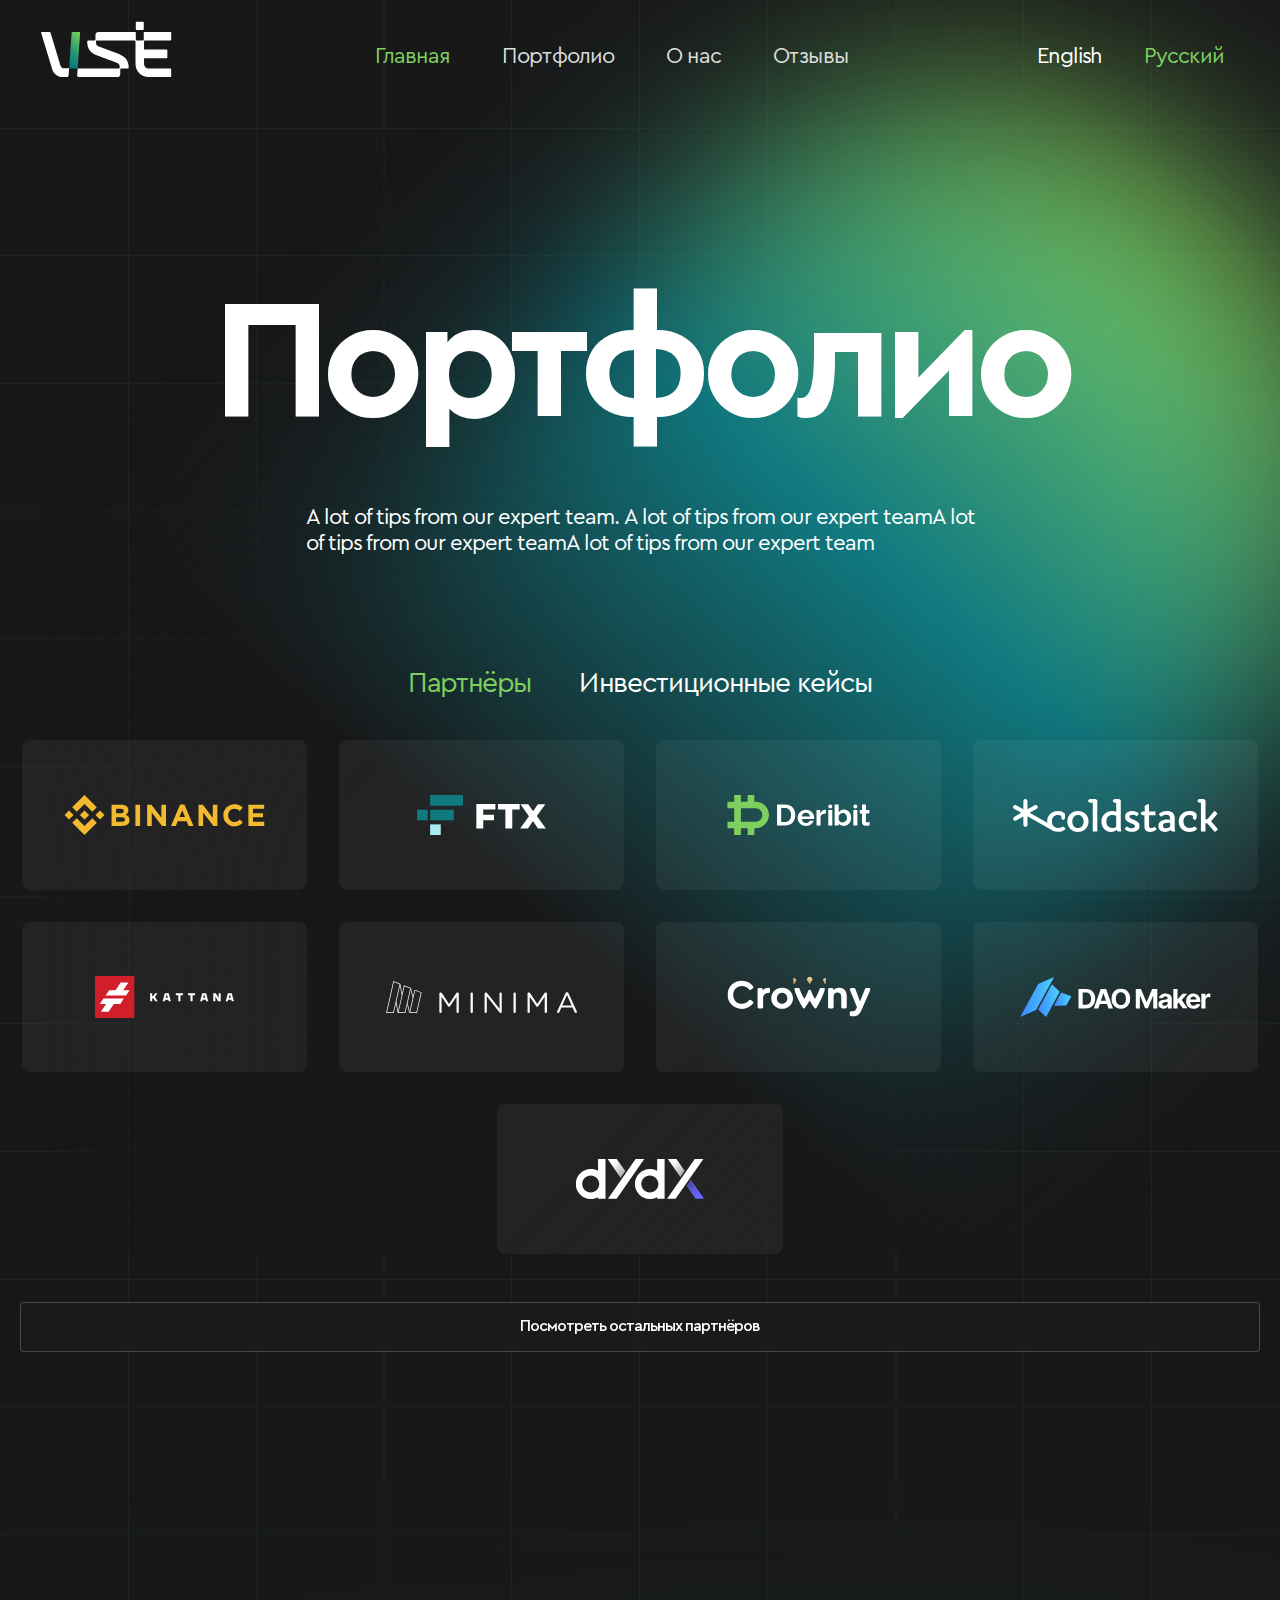
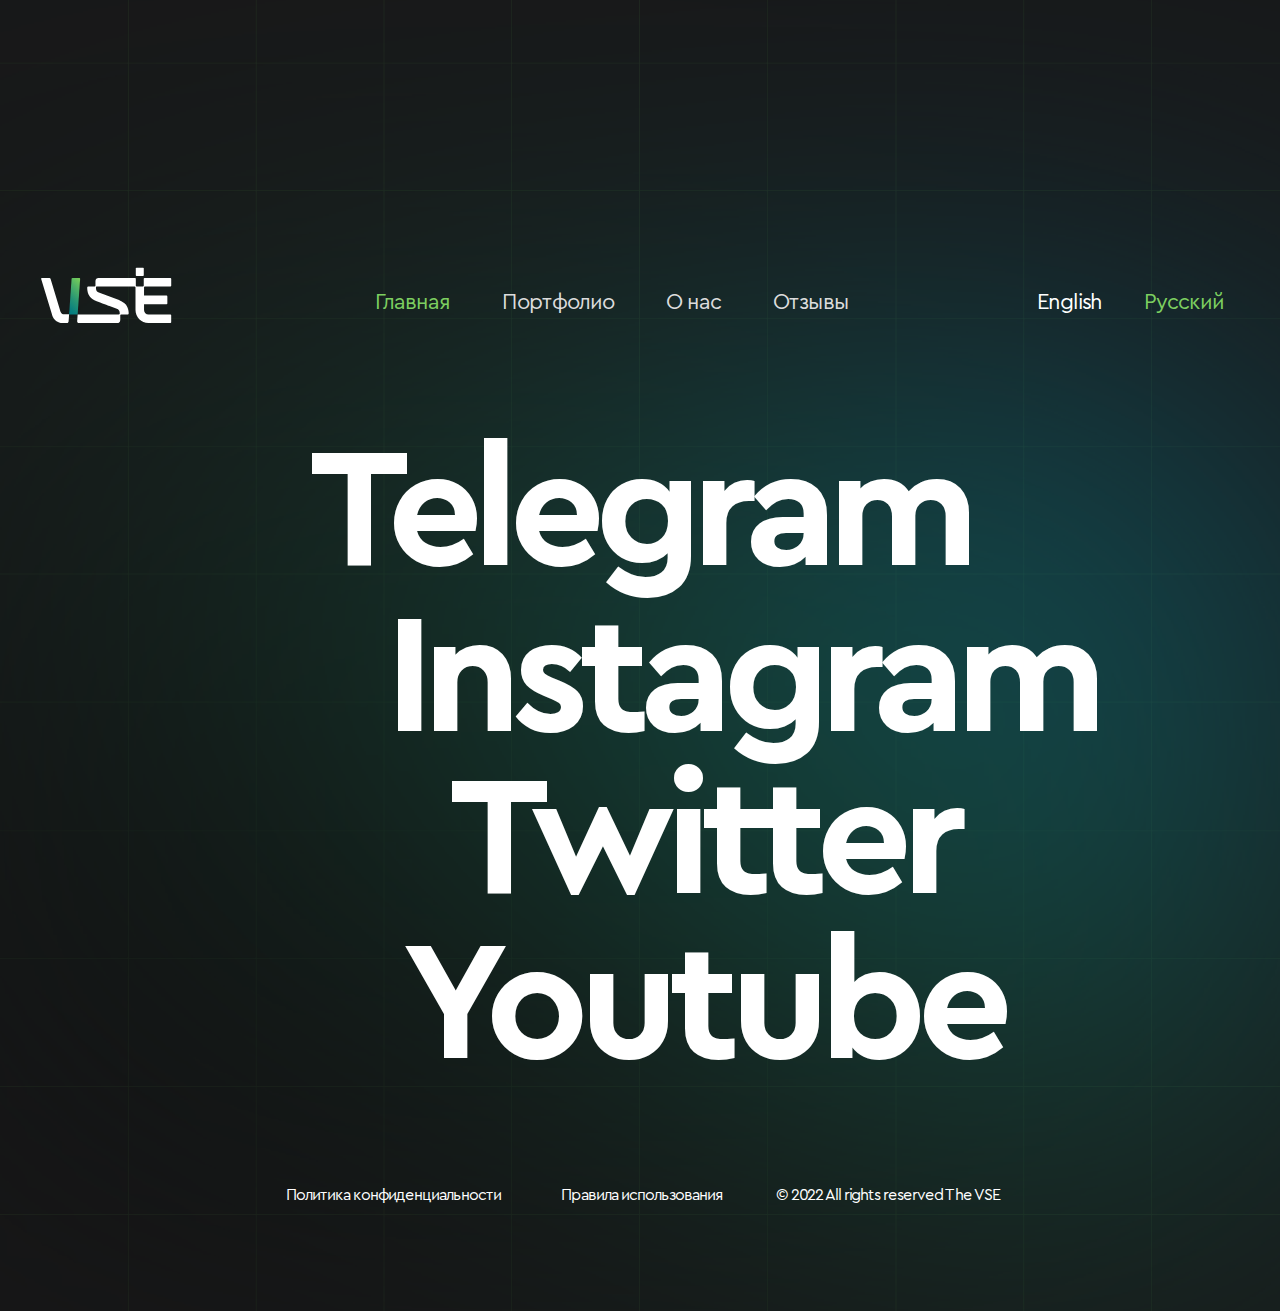
==== portfolio.html @ 99944e2f "site" ====
<!DOCTYPE html>
<html lang="en">

<head>
    <meta charset="UTF-8">
    <meta name="viewport" content="width=device-width, initial-scale=1.0">
    <title>theVSЁ</title>
    <meta name="Description" content="theVSЁ">
    <link rel="stylesheet" type="text/css" href="libs/owl/owl.carousel.css">
    <link rel="stylesheet" type="text/css" href="libs/slick/slick.css">
    <link rel="stylesheet" type="text/css" href="libs/slick/slick-theme.css">


    <link rel="stylesheet" type="text/css" href="libs/fancybox/jquery.fancybox.min.css">
    <link rel="stylesheet" type="text/css" href="css/style.css">
</head>

<body>
   <!-- Шапка -->
   <header class="b-page-header">
    <div class="b-logo">
        <a href="/"><img alt="logo" src="img/logo.svg"></a>
    </div>
    <nav class="b-navigation">
        <div class="navigation__list">
            <div class="navigation__item">
              <a class="navigation__link active" href="./index.html">Главная</a>
            </div>
            <div class="navigation__item">
              <a class="navigation__link" href="#portfolio">Портфолио</a>
            </div>
            <div class="navigation__item">
              <a class="navigation__link" href="#about">О нас</a>
            </div>
            <div class="navigation__item">
                <a class="navigation__link" href="#review">Отзывы</a>
            </div>
          </div> 
    </nav>
    <div class="b-localization">
        <a class="localization_link" href="/">English</a>
        <a class="localization__link active" href="/">Русский</a> 
    </div>
    <div class="b-localization b-localization--mobile">
        <a class="localization_link" href="/">Eng</a>
        <a class="localization__link active" href="/">Рус</a> 
    </div>
    <div class="b-sandwich hide-on-desktop show-on-tablet-l">
        <div class="sandwich__icon js-sidebar-show"></div>
    </div>
   </header>
  <main class="b-main-container">
    <div class="page-container">
        <!-- Титульный блок -->
        <section class="b-main-portfolio">
            <div class="main-portfolio__wrapper">
                <div class="main-portfolio__title">
                    <h1>Портфолио</h1>
                    <p>
                        A lot of tips from our expert team. A lot of tips from our expert teamA lot of tips from our expert teamA lot of tips from our expert team 
                    </p>
                </div>
                <div class="main-portfolio__content">
                    <div class="b-tab b-tab-portfolio">
                        <ul class="tabs">
                            <li class="active" rel="tab1">Партнёры</li>
                            <li rel="tab2" class=" ">Инвестиционные кейсы</li>
                            


                        </ul>
                        <div class="tab_container">
                            <h3 class="tab_drawer_heading d_active" rel="tab1"> </h3>
                            <div id="tab1" class="tab_content" style="display: block;">
                                <div class="b-partners">
                                    <div class="partners__wrapper">
                                        <a href="#" class="partners__item">
                                            <img alt="arrow" src="img/service1.svg"> 
                                        </a>
                                        <a href="#" class="partners__item">
                                            <img alt="arrow" src="img/service2.svg"> 
                                        </a>
                                        <a href="#" class="partners__item">
                                            <img alt="arrow" src="img/service3.svg"> 
                                        </a>
                                        <a href="#" class="partners__item">
                                            <img alt="arrow" src="img/service4.svg"> 
                                        </a>
                                        <a href="#" class="partners__item">
                                            <img alt="arrow" src="img/service5.svg"> 
                                        </a>
                                        <a href="#" class="partners__item">
                                            <img alt="arrow" src="img/service6.svg"> 
                                        </a>
                                        <a href="#" class="partners__item">
                                            <img alt="arrow" src="img/service7.svg"> 
                                        </a>
                                        <a href="#" class="partners__item">
                                            <img alt="arrow" src="img/service8.svg"> 
                                        </a>
                                        <a href="#" class="partners__item">
                                            <img alt="arrow" src="img/service9.svg"> 
                                        </a> 
                                    </div> 
                                    <div class="partners__button">
                                        <a class="b-button " href="#">Посмотреть остальных партнёров</a>
                                    </div>
                                </div> 
                            </div>
                            <h3 class="tab_drawer_heading" rel="tab2"> </h3>
                            <div id="tab2" class="tab_content" style="display: none;">

                            </div>
                             

                        </div>
                    </div>
                </div>
                
            </div>
           
             
        </section>  
       <!-- Подвал -->
        <footer class="b-footer">
            <section class="b-banner">
                <div class="banner__wrapper">
                    <div class="banner__block">
                        <div class="banner__title">
                            <p> Хочешь задать вопрос?</p>
                            
                            <p>Отправь на <a href="#">email</a></p>
                        </div> 
                    </div>
                </div>
            </section>
             <!-- Меню -->
            <div class="b-page-header b-page-header--bottom">
                <div class="b-logo">
                    <a href="/"><img alt="logo" src="img/logo.svg"></a>
                </div>
                <nav class="b-navigation">
                  <div class="navigation__list">
                    <div class="navigation__item">
                      <a class="navigation__link active" href="about.html">Главная</a>
                    </div>
                    <div class="navigation__item">
                      <a class="navigation__link" href="catalog.html">Портфолио</a>
                    </div>
                    <div class="navigation__item">
                      <a class="navigation__link" href="faq.html">О нас</a>
                    </div>
                    <div class="navigation__item">
                        <a class="navigation__link" href="faq.html">Отзывы</a>
                    </div>
                  </div> 
                </nav>
                <div class="b-localization">
                    <a class="localization_link" href="/">English</a>
                    <a class="localization__link active" href="/">Русский</a> 
                </div>
                <div class="b-sandwich hide-on-desktop show-on-tablet-l">
                    <div class="sandwich__icon js-sidebar-show"></div>
                </div>
            </div>
            <section class="b-media">
                <div class="media__wrapper"> 
                        <a href="#" class="media__telegram">Telegram</a>
                        <a href="#" class="media__instagram">Instagram</a>
                        <a href="#" class="media__twitter">Twitter</a>
                        <a href="#" class="media__youtube">Youtube</a>  
                </div>
            </section>
            <section class="b-copyright">
                <a class="copyright__politics" href="#">Политика конфиденциальности</a>
                <a class="copyright__security"  href="#">Правила использования</a>
                <p>© 2022 All rights reserved The VSE</p> 
            </section> 
        </footer>
      </div>
     
  </main>

  

    <div class="l-sidebar hide-on-desktop show-on-tablet-l js-sidebar js-sidebar-hide"></div>
    <div class="l-sidebar-block l-sidebar-block--right hide-on-desktop show-on-tablet-l js-sidebar-block">
        <div class="b-sidebar">
            <div class="sidebar__close ">
                <div class="sidebar__close-btn js-sidebar-hide"></div>
            </div>
            <div class="sidebar__content"> 
                <nav class="b-navigation b-navigation--mobile">
                    <div class="navigation__list">
                        <div class="navigation__item">
                          <a class="navigation__link active" href="/">Главная</a>
                        </div>
                        <div class="navigation__item">
                          <a class="navigation__link" href="#portfolio">Портфолио</a>
                        </div>
                        <div class="navigation__item">
                          <a class="navigation__link" href="#about">О нас</a>
                        </div>
                        <div class="navigation__item">
                            <a class="navigation__link" href="#review">Отзывы</a>
                        </div>
                      </div> 
                </nav> 
            </div>
        </div>
    </div>
    <!-- Обратный звонок -->
    <div class="b-form b-form--reg b-form--box" id="modal-form-call" style="display: none;">
        <div class="form__title">
            Заказать звонок
        </div>
        <div class="form__info">
            Оставьте ваши данные и мы вам перезвоним
        </div>
        <div class="form__wrap">
            <form class="forms">
                <div class="forn__block">
                    <div class="form__col-1">
                        <label>
                                    <span>E-mail *</span>
                                    <input placeholder="E-mail *" type="text" name="phone" required>
                                </label>
                    </div>
                    <div class="form__col-1">
                        <label>
                                    <span>Номер телефона *</span>
                                    <input placeholder="Номер телефона *" id="phone2"  type="text" name="phone" required>
                                </label>
                    </div>
                </div>
                <div class="form__col-1">
                    <div class="form__button">
                        <button class="buttons">Отправить</button>
                    </div>
                </div>
                <input type="hidden" name="formname" value="Форма обратного звонка">
            </form>
        </div>
    </div>
    <!-- Обратный звонок -->

    <!-- Load Scripts -->
    <script>
        var scr = {
            "scripts": [{
                    "src": "libs/jquery/jquery.js",
                    "async": false
                }, {
                    "src": "libs/slick/slick.min.js",
                    "async": false
                }, {
                    "src": "libs/owl/owl.carousel.min.js",
                    "async": false
                }, {
                    "src": "libs/fancybox/jquery.fancybox.min.js",
                    "async": false
                },

                {
                    "src": "libs/fancybox/jquery.fancybox.min.js",
                    "async": false
                }, 


                {
                    "src": "js/custom-file-input.js",
                    "async": false
                }, {
                    "src": "js/pageinit.js",
                    "async": false
                }
            ]
        };
        ! function(t, n, r) {
            "use strict";
            var c = function(t) {
                if ("[object Array]" !== Object.prototype.toString.call(t)) return !1;
                for (var r = 0; r < t.length; r++) {
                    var c = n.createElement("script"),
                        e = t[r];
                    c.src = e.src, c.async = e.async, n.body.appendChild(c)
                }
                return !0
            };
            t.addEventListener ? t.addEventListener("load", function() {
                c(r.scripts);
            }, !1) : t.attachEvent ? t.attachEvent("onload", function() {
                c(r.scripts)
            }) : t.onload = function() {
                c(r.scripts)
            }
        }(window, document, scr);
    </script>
</body>
</html>
---- css/style.css ----
@font-face {
    font-family: 'Cera Pro';
    src: url('../fonts/CeraPro-Bold.ttf') format('truetype');
    font-style: normal;
    font-weight: bold;
}

@font-face {
    font-family: 'Cera Pro';
    src: url('../fonts/CeraPro-Regular.ttf') format('truetype');
    font-style: normal;
    font-weight: normal;
}

@font-face {
    font-family: 'Cera Pro';
    src: url('../fonts/CeraPro-Medium.ttf') format('truetype');
    font-style: normal;
    font-weight: 500;
}

 


/*------------------------*/

html * {
    max-height: 999999px;
}

html,
body {
    height: 100%;
    width: 100%;
}

body {
    background: #181819 url('../img/grid.png') repeat;
    font-family: 'Cera Pro', sans-serif;
    font-weight: normal;
    font-size: 30px;
    line-height: 1.2; 
    color: #FFFFFF;
    margin: 0;
    position: relative;
    z-index: 0;
    box-sizing: border-box;
    -webkit-text-size-adjust: 100%;
    letter-spacing: -1px;


    background-repeat: no-repeat;
    background-size: cover;
    background-attachment: fixed; 

} 

/*------------------------*/

h1 {
    font-size: 38px;
    color: #3F3F3F;
    margin: 0 auto 38px auto;
    font-family: 'Cera Pro', sans-serif;
    font-weight: bold;
    text-align: left;
}    
h2 {
    font-family: 'Cera Pro', sans-serif;
    font-weight: 500;
    font-size: 120px; 
    letter-spacing: -10px; 
    color: #FFFFFF;
    margin: 0 0 28px 0;
}

h3 {
    font-family: 'Cera Pro', sans-serif;
    font-weight: 500;
    font-size: 100px; 
    letter-spacing: -10px; 
    color: #FFFFFF;
    margin: 0 0 28px 0;
}

h4 {
    font-family: 'Cera Pro', sans-serif;
    font-weight: 500;
    font-size: 80px; 
    letter-spacing: -10px; 
    color: #FFFFFF;
    margin: 0 0 28px 0;
} 

a:link,
a:active,
a:visited,
a:hover {
    color: #ffffff;
    text-decoration: none;
    padding: 0 5px;
    border: 1px solid transparent; 

}

a:active,
a:hover {
    text-decoration: none;
    color: #7DCF60;
    border: 1px solid transparent;
}
a.active {
  color: #7DCF60; 
  border: 1px solid transparent;

}
/*------------------------*/

@supports (-moz-appearance: none) {
    html {
        scrollbar-color:#aaa9a9 !important #fff;
        scrollbar-width: thin;
    }
}

::-webkit-scrollbar {
    width: 1rem!important;
    height: .6em;
}
 

::-webkit-scrollbar-thumb {
    background: #505050 !important;
    border: .0625rem solid #505050;
    border-radius: 2rem!important;
}

::-webkit-scrollbar-track {
    border: .0625rem solid transparent;
    border-radius: .3125rem!important;
}

 
/*------------------------*/
.b-page-header {
    position: absolute;
    right: 0;
    top: 0;
    left: 0;
    padding: 0 86px;
    height: 112px;
    display: flex;
    justify-content: space-between;
    align-items: center;
    z-index: 2;
}
.b-page-header--bottom {
    position: relative;
    width: 100%;
    box-sizing: border-box;
}
/*------------------------*/
.b-navigation {}
.b-navigation .navigation__list {
    display: flex;
    justify-content: center;
    align-items: center;
}
.b-navigation .navigation__link {
    font-family: 'Cera Pro';
    font-style: normal;
    font-weight: 400;
    font-size: 28px;
    margin: 0 35px;
    color: #DCDCDC;
}
.b-navigation .navigation__link.active,
.b-navigation .navigation__link:active,
.b-navigation .navigation__link:hover {
    text-decoration: none;
    color: #7DCF60;
}
/*------------------------*/
 
.b-logo a:active, 
.b-logo a:hover {
    border: none;

}
.b-logo a:link,
.b-logo a:visited {
    border: none;
 
}
/*------------------------*/

.b-brand {
    position: relative;
    z-index: 1;
}
.b-brand img {
    opacity: 0.6;
}
.b-brand .brand__item {
    /* margin: 0 10px; */
}
.b-brand .brand__item a:active, 
.b-brand .brand__item a:hover {
    border: none;
}
.b-brand .brand__item:hover img {
    opacity: 1;
}
/*------------------------*/

.b-localization {
    display: flex;
    justify-content: center;
    align-items: center;
}
.b-localization a.localization__link {
    font-family: 'Cera Pro';
    font-style: normal;
    font-weight: 400;
    font-size: 28px;
    padding: 0 35px;
    color: #DCDCDC;

}
.b-localization .localization__link.active, 
.b-localization .localization__link:hover {
    text-decoration: none;
    color: #7DCF60;
    font-size: 28px;

}
.b-localization .localization__link:link,
.b-localization .localization__link:visited {
    font-size: 28px;  
}
.b-localization--mobile {
    display: none;
}
/*------------------------*/
.b-main-container {
    overflow-x: clip;
}
.b-introduction {
    display: flex;
    justify-content: center;
    align-items: center;
    flex-direction: column;
    height: 100vh;
    position: relative;
}
.b-introduction:before {
    right: -66px;
    position: absolute;
    content: ""; 
    margin: auto; 
    width: 1302px;
    height: 1487px;
    background: url(../img/lights.png) 50% 50% no-repeat;
    animation: lights 19000ms 0ms infinite ease-in-out ;
    
}
 
@-webkit-keyframes lights {
    0% {
        top: -210px;
    }

    50% {
        top: 0;
    } 

    100% {
        top: -210px;
    }
}
 

.b-introduction:after {
    content: ""; 
    opacity: 0.4; 
    filter: blur(238.843px); 
    position: absolute;
    width: 1257.68px;
    height: 1284.07px; 
    background: linear-gradient(221.08deg, #7DCF60 14.03%, #107A81 39.97%, #181819 67.41%);
    transform: translateX(-50%) translateY(-50%);
    animation: lights_2 16000ms 0ms linear infinite;
}

@keyframes lights_2 {
    0% {
        top: 1201.1234px;
        left: 0;
        opacity: 0;
        transform: translateX(-50%) translateY(-50%) rotate(0deg);
    }
    50% {
        top: 1201.1235px;
        left: 15px;
        opacity: 1;
        transform: translateX(-50%) translateY(-50%) rotate(-39.212deg);

    }
    100% {
        top: 1201.1234px;
        left: 0;
        opacity: 0;
        transform: translateX(-50%) translateY(-50%) rotate(0deg);

    }
}

.b-introduction .introduction__title {
    font-weight: 700;
    font-size: 170px;
    line-height: 90px; 
    letter-spacing: -10px; 
    position: relative;
    z-index: 1;
}
 
.b-introduction .introduction__title span {
    color: #7DCF60;
}
.b-introduction .introduction__title p.introduction__first {
    /* margin-bottom: -11px; */
}
.b-introduction .introduction__two {
    height: 164px;
    padding-left: 107px;
    display: flex;
    align-items: baseline;
}
.b-introduction .introduction__title p {
    margin: 0;
    display: flex;
    align-items: center;
    margin-bottom: 34px;
}
.b-introduction .introduction__two span  {
    display: inline-block;
    line-height: 1.2;
    font-weight: 700;
    font-size: 170px;  
    letter-spacing: -10px; 
    color: #7DCF60; 
    margin-left: 40px; 

}
.b-introduction .introduction__two span.line {
    width: 3px;
    height: 112px;  
    background: #7DCF60;
    margin-top: 12px;
    margin-left: 10px;
    /* animation: blinkTextCursor 1s infinite; */
    animation: caret 1s steps(1) infinite;

    
}


.counter {
    animation-duration: 1s;
    animation-delay: 0s;
  }
@keyframes caret {
    50% {
      background: transparent;
    }
  }
@keyframes blinkTextCursor{
    from{background:#7DCF60; }
    to{background: transparent;}
  }

 
.b-introduction .introduction__three {
    padding-left: 250px;
}
.b-introduction .introduction__info {
    position: absolute;
    bottom: 78px;
    right: 0;
    left: 0;
    text-align: center; 
    z-index: 1;
}
.b-introduction .introduction__info p {
    font-size: 24px;
    line-height: 25px; 
    color: #DCDCDC;
    margin-bottom: 55px;
}
.b-introduction .introduction__arrow {
    cursor: pointer;
}
/*------------------------*/
.b-about {
    padding: 198px 92px;
    position: relative; 
    max-width: 1920px;
    box-sizing: border-box;
    margin: auto;
}
.b-about:before {
    top: 0;
    right: 0;
    left: 0;
    position: absolute;
    content: ""; 
    margin: auto;
    width: 1920px;
    height: 1408px;
    background: linear-gradient(221.08deg, #107A81 14.03%, #181819 67.41%);
    opacity: 0.4;
    border: 1.70602px solid #181819;
    filter: blur(238.843px);
    transform: rotate(60deg);
    animation: lights_5 16000ms 0ms linear infinite;
}
@keyframes lights_5 {
    0% {
       
        opacity: 0.4;
        transform: rotate(60deg);
    }
    50% {
         
        opacity: 1;
        transform: rotate(30deg);

    }
    100% { 
        opacity: 0.4;
        transform: rotate(60deg);


    }
}
.b-about .about__wrapper {
    display: flex;
    align-items: center;
    justify-content: space-between;
    position: relative;
    z-index: 1;
}
.b-about .about__info {
    width: 50%;
    max-width: 679px;
    margin-right: 200px;
}
.b-about .about__info img {
    display: none;
}
.b-about .about__info p { 
    font-weight: normal; 
    letter-spacing: -1px;  
}
.b-about .about__social {
    width: 50%;
    display: flex;
    align-items: center;
    justify-content: center;
}
.b-about .about__block {
    position: relative;
    height: 488px;
    width: 495px;
}
.b-about .about__block:after {
    position: absolute;
    inset: 0;
    display: flex;
    align-items: center;
    justify-content: center;
    background: url('../img/ellipse.svg') no-repeat;
    content: "";
    animation: rotate-center 10s linear infinite;
    
}
.b-about .about__block:hover:after {
    animation-play-state: paused ;
}
.b-about .about__item {
    z-index: 1;
    cursor: pointer;
}
.b-about .about__wrap .about__item {
    position: relative;
    transform-origin: 0;
}
.b-about .about__item--sound {
    position: absolute;
    bottom: -77px;
    right: 53px;
}
.b-about .about__item--telegram {
    position: absolute;
    bottom: -1px;
    left: -57px;
}
.b-about .about__item--youtube {
    /* position: absolute;
    top: 69px;
    left: -125px; */
    position: absolute;
    /* top: 100%; */
    
    animation: ellipseX2 10s infinite ease-in-out;
}
.b-about .about__item--insta {
    position: absolute;
    /* top: -114px; */
    /* right: 160px; */
    /* top: 10%;
    left: 0;
    right: 0; */
    /* transform-origin: 300px 0; */
    /* animation: circle 10s infinite ease-in-out; */
}

 
 

.circle-two {
    width: 500px;
    height: 500px; 
    position: absolute;
    border-radius: 50%;
}

.circle-arround-two-1,
.circle-arround-two-2,
.circle-arround-two-3,
.circle-arround-two-4,
.circle-arround-two-5 {
    cursor: pointer;
    position: absolute;
    width: 70px;
    height: 70px;
    border-radius: 50%;
    top: 210px;
    left: 210px;
    display: flex;
    align-items: center;
    justify-content: center;
}
.circle-arround-two-1 {
    transform: rotate(85deg) translateX(250px) rotate(-85deg);
    animation: orbit2 10s linear infinite;
    transition: 1s;
}
.circle-arround-two-2 {
    transform: rotate(45deg) translateX(-250px) rotate(-45deg);
    animation: orbit3 10s linear infinite;
    transition: 1s;
}
.circle-arround-two-3 {
    transform: rotate(72deg) translateY(250px) rotate(-72deg);    
    animation: orbit4 10s linear infinite;
    transition: 1s;
}
.circle-arround-two-4 {
    transform: rotate(45deg) translateY(-250px) rotate(-45deg);
    animation: orbit5 10s linear infinite;
    transition: 1s;
}
.circle-arround-two-5 {
    transform: rotate(12deg) translateX(250px) rotate(-12deg);
    animation: orbit6 10s linear infinite; 
    transition: 1s;
}


@keyframes orbit2 {
    from {
        transform: rotate(45deg) translateX(250px) rotate(-45deg);
    }

    to {
        transform: rotate(405deg) translateX(250px) rotate(-405deg);
    }
}


@keyframes orbit3 {
    from {
        transform: rotate(0deg) translateX(-250px) rotate(0deg);
    }

    to {
        transform: rotate(360deg) translateX(-250px) rotate(-360deg);
    }
}

@keyframes orbit4 {
    from {
        transform: rotate(25deg) translateY(250px) rotate(-25deg);
    }

    to {
        transform: rotate(385deg) translateY(250px) rotate(-385deg);
    }
}


@keyframes orbit5 {
    from {
        transform: rotate(-20deg) translateY(-250px) rotate(20deg);
    }
    to {
        transform: rotate(340deg) translateY(-250px) rotate(-340deg);
    }
}

@keyframes orbit6 {
    from {
        transform: rotate(-26deg) translateX(250px) rotate(26deg);
    }
    to {
        transform: rotate(334deg) translateX(250px) rotate(-334deg);
    }
}

@keyframes rotate-center {
    0% { 
        transform: rotate(-20deg);
    }

    100% { 
        transform: rotate(340deg);
    }
}

.stopanima {
    animation-play-state: paused !important;
}


.b-about .about__item--text {
    position: absolute;
    top: 130px;
    right: -93px;
}
.b-about .about__img {
    position: relative; 
}

.b-about .about__img img { 
    transition: 1s ease transform;
    transform: scale(1);  


}
.b-about .about__img .about__text {
    opacity: 0;
    transition: opacity .4s ease-out;
   /* animation: show .4s ease-in-out both; */
}

.b-about .about__img:hover .about__text {
     opacity: 1;
     transition: opacity .4s ease-out;
    /* animation: show .4s ease-in-out both; */
}
.b-about .about__img:hover img {
    transition: 0.4s ease transform;
    transform: scale(1.5);

}
@keyframes show { 
    0% { 
      opacity: 0; 
    } 
    50% {  
      opacity: 1;   
    }
    100% {  
      opacity: 1;   
    }
  }
  @keyframes show-icon  { 
    0% {  
        transform: scale3d(1, 1, 1);

    }  
    100% {    
        transform: scale3d(1.5, 1.5, 1.5);
    }
  }
  @keyframes close-icon  { 
    0% {  
        transform: scale3d(1.5, 1.5, 1.5);
    }  
    100% {   
        transform: scale3d(1, 1, 1);

    }
  }
.b-about .about__text {
    display: block;
    opacity: 0;
    background: rgba(255, 255, 255, 0.05);
    box-shadow: inset 0.717887px 1.43577px 2.87155px rgba(255, 255, 255, 0.1);
    backdrop-filter: blur(2px); 
    border-radius: 16px;
    padding: 20px 25px;
    text-align: center;
    position: absolute;
    bottom: -100px;
    min-width: 289px;
    right: -100px;
    left: -100px;
}
.b-about .about__text p {
    font-family: 'Cera Pro';
    font-style: normal;
    font-weight: 700;
    font-size: 24px;
    letter-spacing: -0.5px;
    color: #FFFFFF;
    margin-top: 0;
    margin-bottom: 16px;
}
.b-about .about__link {
    display: inline-block;
    padding: 14px 43px;
    background: rgba(255, 255, 255, 0.01);
    border: 1px solid rgba(255, 255, 255, 0.2);
    backdrop-filter: blur(5px); 
    border-radius: 2px;
    font-weight: 500;
    font-size: 18px;
}
/*------------------------*/
.b-advantages {
    display: flex;
    align-content: center;
    justify-content: center; 
    padding: 150px 145px;
    position: relative;
}
.b-advantages:before { 
    position: absolute;
    content: ""; 
    margin: auto;
    width: 971px;
    height: 1648px;
    left: 0;
    right: 0;
    top: 0px;
    
    background: linear-gradient(221.08deg, #7DCF60 14.03%, #107A81 67.41%);
    opacity: 0.4;
    border: 1.70602px solid #181819;
    filter: blur(238.843px);
    transform: rotate(60deg);
    animation: lights_4 16000ms 0ms linear infinite;
}
@keyframes lights_4 {
    0% {
       
        opacity: 0.4; 
    }
    50% {
         
        opacity: 1; 

    }
    100% { 
        opacity: 0.4; 


    }
}
.b-advantages .advantages__wrapper {
    max-width: 1640px;
    width: 100%;
    margin: auto;
    position: relative;
    z-index: 1;

}
.b-advantages p {
    margin: 0;
    padding-left: 30px;
}
.b-advantages .advantages__text {
    font-family: 'Cera Pro';
    font-style: normal;
    font-weight: 700;
    font-size: 170px;
    line-height: 160px;  
    letter-spacing: -10px;
    display: flex;
}  
.b-advantages .advantages__text--second  { 
    padding-left: 160px;
}
.b-advantages .advantages__text--three  {
    padding-left: 281px;
}
.b-advantages .advantages__text--four  {
    padding-left: 333px;
}
.b-advantages .advantages__text--second p {
    opacity: 0.4; 
}
.b-advantages .advantages__text--three p {
    opacity: 0.6;
}
.b-advantages .advantages__text--four p {
    opacity: 0.7;
}
.b-advantages .advantages__text span {
    color: #7DCF60;  
}
/*------------------------*/
.b-button,
.b-button:visited,
.b-button:link {
    display: inline-block;
    padding: 14px 43px;
    background: rgba(255, 255, 255, 0.01);
    border: 1px solid rgba(255, 255, 255, 0.2);
    backdrop-filter: blur(5px); 
    border-radius: 4px;
    font-weight: 500;
    font-size: 18px;
    text-align: center;
    box-sizing: border-box;
    transition: all 0.8s;

} 
.b-button:hover {
    transition: all 0.8s;
    border: 1px solid #7DCF60;
    color: #7DCF60;
}
.b-button:active {
    transition: all 0.8s;
    background: #FFFFFF;
    border: 1px solid rgba(255, 255, 255, 0.2);
    backdrop-filter: blur(5px);
    /* Note: backdrop-filter has minimal browser support */
    
    border-radius: 2px;
    color: #181819;
}
/*------------------------*/
.b-portfolio {
    padding: 299px 92px 271px 92px;
    position: relative;
}
.b-portfolio:before {
    position: absolute;
    content: "";
    top: 300px;
    right: 0;
    left: 400px;
    bottom: 0;
    margin: auto;
    width: 707.13px;
    height: 707.13px; 
    background: linear-gradient(221.08deg, #107A81 14.03%, #7DCF60 67.41%);
    border: 1.70602px solid #181819;
    filter: blur(238.843px);
    transform: rotate(60deg);
    animation: lights_3 8000ms 0ms linear infinite;
}
.b-portfolio:after {
    position: absolute;
    content: "";
    top: 0;
    right: 0;
    left: 0;
    bottom: 0;
    margin: auto;
    width: 970.88px;
    height: 970.88px;
    
    
    background: linear-gradient(221.08deg, #107A81 14.03%, #181819 67.41%);
    /* opacity: 0.7; */
    border: 1.70602px solid #181819;
    filter: blur(238.843px);
    transform: rotate(90deg);
    animation: lights_3 8000ms 0ms linear infinite;
}
@keyframes lights_3 {
    0% {
       
        opacity: 0.3;
        transform: translateX(-50%) translateY(-50%) rotate(0deg);
    }
    50% {
         
        opacity: 1;
        transform: translateX(-50%) translateY(-50%) rotate(-39.212deg);

    }
    100% { 
        opacity: 0.3;
        transform: translateX(-50%) translateY(-50%) rotate(0deg);

    }
}
.b-portfolio .portfolio__wrapper {
    display: flex;
    align-items: center;
    justify-content: space-between;
    max-width: 1620px;
    width: 100%;
    margin: auto;
    position: relative;
    z-index: 1;
}
.b-portfolio .portfolio__info {
    width: 50%;
    max-width: 679px;
}
.b-portfolio .portfolio__info p { 
    font-weight: normal; 
    letter-spacing: -1px;  
    margin-bottom: 57px;
}
.b-portfolio .portfolio__block {
    width: 50%;
    display: flex;
    gap: 32px;
    align-items: center;
    justify-content: center;
    flex-wrap: wrap;
    box-sizing: border-box;
    max-width: 802px;
}
.b-portfolio .portfolio__item {
    width: 47%;
    background: rgba(255, 255, 255, 0.05);
    border-radius: 16px;
    padding: 16px 32px;
    display: flex;
    align-items: center;
    justify-content: center;
    flex-direction: column;
    min-height: 150px;
    box-sizing: border-box;
    position: relative;
}
.b-portfolio .portfolio__text {
    display: flex;
    align-items: center;
    justify-content: space-between;
    width: 100%;
    padding: 0 55px;
    box-sizing: border-box;
    position: absolute;
    bottom: 16px;
}
.b-portfolio  .portfolio__img {
    margin-bottom: 30px;

}
.b-portfolio .portfolio__profit { 
    font-weight: 700;
    font-size: 16px;  
    text-transform: uppercase; 
    color: #FFFFFF; 
    opacity: 0.5;
}
.b-portfolio .portfolio__result {
    display: flex;
    align-items: center;
}
.b-portfolio .portfolio__result span { 
    font-weight: 700;
    font-size: 16px;  
    text-transform: uppercase; 
    color: #FFFFFF; 
    opacity: 0.5;
}
.b-portfolio .portfolio__result .portfolio__minus { 
    padding-left: 14px;
    color: red; 
    opacity: 1;
}
.b-portfolio .portfolio__result .portfolio__minus span { 
 
    color: red; 
    opacity: 1;
}
.b-portfolio .portfolio__result .portfolio__plus { 
    padding-left: 14px; 
    color: #7DCF60;
    opacity: 1;
}
.b-portfolio .portfolio__result .portfolio__plus span { 
    font-weight: 700;
    font-size: 16px; 
    color: #7DCF60;
    opacity: 1;
}
/*------------------------*/
/* .page-container {
    overflow: auto;
} */
.b-footer {
  padding-bottom: 50px;
}
.b-footer  .footer__wrapper {

}


/*------------------------*/
.b-info {
    padding: 237px 92px;
    position: relative;
}
.b-info:before { 
    position: absolute;
    content: ""; 
    margin: auto;
    width: 971px;
    height: 1194px;
    left: 274px; 
    top: -50px;
    
    background: linear-gradient(220.43deg, #107A81 13.99%, #7DCF60 77.2%);
    border: 1.70602px solid #181819;
    filter: blur(238.843px);
    transform: rotate(60deg);
    animation: lights_6 8000ms 0ms linear infinite;
}
@keyframes lights_6 {
    0% {
        top: -50px;
        opacity: 0.7; 
    }
    50% {
        top: 200px;
        opacity: 1;
         
    }
    100% { 
        top: -50px;
        opacity: 0.7;
         
    }
}
.b-info .info__wrapper {
    display: flex;
    align-items: center;
    justify-content: space-between;
    max-width: 1620px;
    width: 100%;
    margin: auto;
    gap:50px;
    position: relative;
    z-index: 1;
}
.b-info .info__img {
    width: 50%;
    max-width: 679px;
}
.b-info .info__img--mobile {
    display: none;
}
.b-info .info__img img {
    width: 100%;
    height: auto;
}
.b-info .info__text {
    width: 50%;
    display: flex; 
    align-items: center; 
    flex-wrap: wrap;
    box-sizing: border-box;
    max-width: 703px;
}
.b-info .info__pretitle,
.b-info .info__title {
    margin: 0;
    font-weight: 500;
    font-size: 120px;   
    letter-spacing: -10px; 
    color: #FFFFFF;
}
.b-info .info__text p {
    margin-left: 20px;
}
.b-info .info__title p {
    margin-left: 10px;
}
.b-info .info__title {
    margin-top: -50px;
    margin-left: 40px;
}
/*------------------------*/
.b-blog {
    padding: 0;
}
.b-blog .blog__wrapper {
    display: flex;
    align-items: center;
    justify-content: space-between;
    max-width: 1620px;
    width: 100%;
    margin: auto;
    position: relative;
    z-index: 1;
}
.b-blog .blog__block {
    width: 100%;
    background: rgba(255, 255, 255, 0.05);
    backdrop-filter: blur(39px);
    border-radius: 16px;
    display: flex;
    align-items: center;
    justify-content: center;
    font-weight: 500;
    font-size: 120px;   
    letter-spacing: -10px; 
    padding: 122px 0 124px 0;
}
.b-blog .blog__title { 
    margin-right: 30px;
}
.b-blog .blog__info {  
    opacity: 0.1;
}
/*------------------------*/
.b-review {
    padding: 190px 40px 0 40px;
    position: relative;
    margin-bottom: -65px;
}
.b-review:before {
    position: absolute;
    content: "";
    position: absolute;
    width: 926.96px;
    height: 926.96px;
    left: -606px;
    top: 0;

    background: linear-gradient(221.08deg, #107A81 14.03%, #7DCF60 67.41%);
    border: 1.70602px solid #181819;
    filter: blur(238.843px);
    transform: rotate(60deg);
    animation: lights8 19000ms 0ms infinite ease-in-out ;
    
}
 
@-webkit-keyframes lights8 {
    0% {
        opacity: 1;

        left: -606px;
    }

    50% {
    opacity: 0.6;

        top: -300px;
    } 

    100% {
         opacity: 1;

         left: -606px;
    }
}
.b-review .review__wrapper {
    display: flex;
    align-items: flex-start;
    justify-content: space-between;
    max-width: 1620px;
    width: 100%;
    margin: auto;
    position: relative;
    z-index: 1;

}
.b-review .review__block {
    width: 50%;
    /* overflow-y: scroll;
    height: 819px;  */
}
.b-review .review__item { 
    background: rgba(255, 255, 255, 0.05);
    backdrop-filter: blur(39px);
    border-radius: 16px;
    display: flex;
    align-items: center;
    justify-content: center;
    flex-direction: column; 
    padding: 42px;
    width: 100%;
    max-width: 547px;
    box-sizing: border-box;
    margin-top: -35px;
    float: left;
    opacity: 0.9;
    transition: all 3s ease;

}
.b-review .review__item:first-child {
    margin-top: 0;
}
.b-review .review__item:nth-child(2n) {
   
    border-radius: 16px;
    float: right;
}
.b-review .review__item:hover {
    background: linear-gradient(203.55deg, #107A81 12.8%, rgba(125, 207, 96, 0.5) 93.75%, #181819 174.69%), rgba(255, 255, 255, 0.05);
    box-shadow: inset 1px 2px 4px rgba(255, 255, 255, 0.1);
    backdrop-filter: blur(39px);
    opacity: 1; 
    transition: 3s ease all;
}
.b-review .review__item:last-child {
    opacity: 0.3;
    position: relative;
    z-index: -1;
}

.b-review .review__item:after {
    content: "";
    clear: both;
    display: block;
}
.b-review .review__text {  
    font-weight: 400;
    font-size: 30px;
    letter-spacing: -1px;
    margin-bottom: 32px;
}
.b-review .review__bottom {  
    display: flex;
    align-items: center;
    justify-content: space-between;
    font-weight: 500;
    font-size: 16px;
    width: 100%;
    color: rgba(255, 255, 255, 0.5);
}
.b-review .review__info {  
    display: flex;
    align-items: center;
    justify-content: flex-start;
}
.b-review .review__name {  
    padding-right: 20px;
}
.b-review .review__title {
    width: 50%;
    padding-left: 102px;
    box-sizing: border-box;
    font-weight: 500;
    font-size: 120px; 
    letter-spacing: -10px;
    margin-top: 225px;
    margin-bottom: 325px;
    position: absolute;
        /* top: 300px; */
        left: 50%;
}
.b-review .review__title.sticky {
    position: sticky;
    top: 225px;
}

.b-review .review__one { 
    margin-left: 40px;
}
.b-review .review__two {
    margin-top: -22px; 
}
.b-review .b-button:hover {
    border-color: #fff;
    color: #fff;
}
.b-review .b-button:active {
    border-color: #fff;
    color: #181819;
}
/*------------------------*/

.b-reviews-mobile {
    display: none;
}
/*------------------------*/
.b-media {
    padding: 50px 0 60px 0;
    position: relative;
}
.b-media:after {
    position: absolute;
    content: "";
    top: 50px;
    right: 0;
    width: 1349px;
    height: 100%;
    opacity: 0.6;
     
    filter: blur(238.843px); 
    background: linear-gradient(221.08deg, #0594BA 14.03%, #166245 39.97%, #0C0D0D 67.41%);
 
    animation: lights7 19000ms 0ms infinite ease-in-out ;
    
}
 
@-webkit-keyframes lights7 {
    0% {
        opacity: 0.6;

        top: 50px;
    }

    50% {
    opacity: 0.3;

        top: -150px;
    } 

    100% {
         opacity: 0.6;

        top: 50px;
    }
}

.b-media .media__wrapper {
    display: flex;
    align-items: center;
    justify-content: center;
    flex-direction: column;
    max-width: 1620px;
    width: 100%;
    margin: auto;
    position: relative;
    z-index: 1;
    padding-right: 150px;
}
.b-media a:link,
.b-media a:active {
    display: block;
    font-style: normal;
    font-weight: 700;
    font-size: 170px; 
    letter-spacing: -10px; 
    color: #FFFFFF;
    text-decoration: none;
    padding: 0 10px;
    border: 2px solid transparent;
    position: relative;
} 
.b-media a:hover { 
    color: #7DCF60;

    text-decoration: none;
    border: 2px solid transparent; 

}
.b-media a:hover:after {
    content: '';
    position: absolute;
    bottom: 15px;
    right: 0;
    left: 0;
    color: #7DCF60;
    width: 100%;
    height: 1px;
    background: #7DCF60;

    text-decoration: none; 

}
.b-media a:active  { 
    color: #FFFFFF;

    text-decoration: none;
    border: 2px solid #7DCF60;

}
.b-media .media__telegram {

}
.b-media .media__instagram {
    margin-left: 203px;
    margin-top: -42px;
}
.b-media .media__twitter {
    margin-left: 126px;
    margin-top: -46px; 
}
.b-media .media__youtube {
    margin-left: 125px;
    margin-top: -43px; 
}
/*------------------------*/
.b-banner {
    padding: 0 40px;
    margin-bottom: 115px;
    z-index: 1; 
}
.b-banner.sticky { 
    position: sticky;
    bottom: -400px;
    
} 
.b-banner .banner__wrapper {
    display: flex;
    align-items: center;
    justify-content: space-between;
    max-width: 1620px;
    width: 100%;
    margin: auto;
    position: relative;
    z-index: 1;
}
.b-banner .banner__block {
    width: 100%;
    background: rgba(255, 255, 255, 0.05);
    backdrop-filter: blur(39px);
    border-radius: 16px;
    display: flex;
    align-items: center;
    justify-content: center; 
    padding: 122px 0 124px 0;
    height: 1px;
    opacity: 0;
    transition: all 1s ease;
}
.b-banner.sticky .banner__block{
    height: 380px;
    opacity: 1;
    box-sizing: border-box;
    transition: all 1s ease;
}
.b-banner .banner__title {  
    font-weight: 500;
    font-size: 120px;
    line-height: 100px; 
    text-align: center;
    letter-spacing: -10px;
}
.b-banner .banner__title p {
    margin: 0;
}
.b-banner .banner__title a:link,
.b-banner .banner__title a:visited {
    display: inline-block; 
    color: #7DCF60;
    text-decoration: none;
    position: relative;
}
.b-banner .banner__title a:active, 
.b-banner .banner__title a:hover {
    color: #7DCF60;

}
.b-banner .banner__title a:hover:after {
    content: '';
    position: absolute;
    bottom: -10px;
    right: 0;
    left: 0;
    color: #7DCF60;
    width: 100%;
    height: 1px;
    background: #7DCF60;
    text-decoration: none;
}
/*------------------------*/
.b-copyright {
    display: flex;
    align-items: center;
    justify-content: center;
    gap: 48px; 
    font-size: 16px;
    max-width: 1620px;
    width: 100%;
    margin: 0 auto 40px auto;
    position: relative;
    z-index: 1;

}
.b-copyright a:link,
.b-copyright a:visited {
    font-weight: 400;
    font-size: 16px;
    line-height: 24px; 
    text-decoration: none;
    color: #FFFFFF;
}
.b-copyright a:active, 
.b-copyright a:hover {
    color: #ffffff;
    text-decoration: underline;
}
/*------------------------*/
/*------------------------*/

.l-sidebar {
    position: fixed;
    top: 0;
    right: 0;
    bottom: 0;
    left: 0;
    background-color: rgba(0, 0, 0, 0.3);
    z-index: 999;
    opacity: 0;
    visibility: hidden;
    -webkit-transition: opacity 0.5s ease-out, visibility 0.5s ease-out;
    transition: opacity 0.5s ease-out, visibility 0.5s ease-out;
}

.l-sidebar--open {
    opacity: 1;
    visibility: visible;
    transition: opacity 0.5s ease-out, visibility 0.5s ease-out;
}

.l-sidebar-block {
    position: fixed;
    z-index: 1000;
    background: #181819;
    box-shadow: 0px 4px 4px rgba(0, 0, 0, 0.25);
    overflow: hidden;
    overflow-y: auto;
    -webkit-overflow-scrolling: touch;
    width: 100%;
    max-width: 300px; 
    box-sizing: border-box;
}

.l-sidebar-block--right {
    top: 0;
    right: -150%;
    /* bottom: 0; */
    transition: right 0.5s ease-out;
}

.l-sidebar-block--open {
    z-index: 1000;
}

.l-sidebar-block--open.l-sidebar-block--right {
    right: 0;
    -webkit-transition: right 0.5s ease-out;
    transition: right 0.5s ease-out;
}
/*------------------------*/

.b-sidebar {
    position: relative;
    color: #fff;
}

.b-sidebar a:link[href^="tel"],
.b-sidebar a:active[href^="tel"],
.b-sidebar a:visited[href^="tel"],
.b-sidebar a:hover[href^="tel"] {
    color: #222;
    font-size: 18px;
    display: block;
    text-decoration: none;
    font-family: 'Montserrat', sans-serif;
    font-weight: 500;
    margin-bottom: 10px;
}

.b-sidebar .sidebar__close {
    top: 30px;
    right: 0;
    position: sticky;  
    text-align: right;
    opacity: 0; 
    transition: opacity 1s ease-out;
}

.l-sidebar-block--open .b-sidebar .sidebar__close {
    z-index: 11;
    opacity: 1; 
    transition: opacity 1s ease-out;
}

.b-sidebar .sidebar__close-btn {
    display: inline-block;
    vertical-align: middle; 
    background: url(../img/close.svg) 50% 50% no-repeat;
     
    width: 50px;
    height: 50px;
    z-index: 100;
    cursor: pointer;
    position: sticky;
    min-height: 2em;
    margin-right: 20px;
}

.b-sidebar .sidebar__content {
    padding: 15px 47px 0 47px;
    margin-top: -20px;
}

.b-sidebar .sidebar__item {
    padding-bottom: 20px;
}
/*------------------------*/

.b-sandwich {
    display: none;
    position: absolute;
    top: 49px;
    right: 20px;
    z-index: 1;
}

.b-sandwich .sandwich__icon {
    width: 38px;
    height: 38px;
    background: url(../img/menu.svg) 50% 50% no-repeat;
    display: inline-block;
    vertical-align: middle;
    cursor: pointer;
}
.hidden-desktop {
    display: none;
}
.hidden-mobile {
    display: block;
}
/*------------------------*/ 
.b-main-portfolio {
    display: flex;
    justify-content: center;
    align-items: center;
    flex-direction: column;
    position: relative;
    padding-bottom: 176px;
}

.b-main-portfolio:before {
    right: -66px;
    position: absolute;
    content: ""; 
    margin: auto; 
    width: 1302px;
    height: 1487px;
    background: url(../img/lights.png) 50% 50% no-repeat;
    animation: lights3 10000ms 0ms infinite ease-in-out ;
}
 
@-webkit-keyframes lights3 {
    0% {
        top: -210px;
    }

    50% {
        top: 0;
    } 

    100% {
        top: -210px;
    }
}

.b-main-portfolio .main-portfolio__wrapper {
    position: relative;
    z-index: 1;

}
.b-main-portfolio .main-portfolio__title {
    margin-top: 284px;
}
.b-main-portfolio .main-portfolio__title h1 {
    text-align: center;
    font-style: normal;
    font-weight: 700;
    font-size: 170px;
    line-height: 160px; 
    letter-spacing: -10px; 
    color: #FFFFFF;
    margin-bottom: 60px;
}
.b-main-portfolio .main-portfolio__title p {
    max-width: 669px;
    margin: auto;
    margin-bottom: 100px;
}


/*------------------------*/
.b-partners {

}
.b-partners .partners__wrapper {
    display: flex;
    gap: 32px;
    justify-content: center;
    align-items: center;
    flex-wrap: wrap;
    margin-bottom: 48px;
}
.b-partners .partners__item {
    display: flex; 
    justify-content: center;
    align-items: center;
    background: rgba(255, 255, 255, 0.05);
    border-radius: 8px;
    width: 23%;
    min-height: 150px;
    box-sizing: border-box;

}
.b-partners .b-button:visited,
.b-partners .b-button:link,
.b-partners .b-button:active,
.b-partners .b-button:hover {
    width: 100%;
}

/*------------------------*/

.b-tab ul.tabs {
    margin: 0 -10px;
    padding: 0;
    list-style: none;
    height: 36px;
    width: 100%;
    display: flex;
    align-items: center;
}

.b-tab ul.tabs li {
    cursor: pointer;
    padding: 10px 24px;
    font-weight: bold;
    font-size: 16px;
    color: #ffffff;  
    box-sizing: border-box; 
    margin: 0 10px;
} 

.b-tab ul.tabs li:hover { 
    color: #fff; 
}

.b-tab ul.tabs li.active {
    color: #7DCF60; 
    display: flex;
}

.b-tab .tab_container {
    border-top: none;
    clear: both;
    width: 100%; 
}

.b-tab .tab_content {
    padding: 30px 0;
    max-width: 1240px;
    display: none;
    margin-bottom: 48px;
}

.b-tab .tab_drawer_heading {
    display: block;
}

.b-tab .tab_drawer_heading {
    display: none;
} 

.b-tab-portfolio ul.tabs {
    padding: 0px;
    list-style: none;
    height: auto;
    width: 100%;
    display: flex;
    align-items: stretch;
    justify-content: center;
    margin: 0;
}

.b-tab-portfolio ul.tabs li {
    cursor: pointer;  
    font-weight: 400;
    font-size: 28px;
    color: #fff;
     
    box-sizing: border-box; 
    margin: 0; 
    display: flex;
    justify-content: center;
    align-items: center;
} 
.b-tab-portfolio ul.tabs li:hover {
    color: #7DCF60;  
}
/*------------------------*/
.fancybox-close-small { 
    color: #fff; 
    height: 75px;
    margin: 0;
    padding: 0; 
    width: 75px; 
}
.fancybox-slide--html {
    padding: 0;
}

.fancybox-slide--html .fancybox-content {
    margin-bottom: 0;
}
.fancybox-is-open .fancybox-bg {
    background: rgba(12, 13, 13, 0.15); 
}
.fancybox-container {
    backdrop-filter: blur(20px);
} 
.fancybox-content { 
    background-color: transparent;
    width: 100%;
    height: 100%;
}
.b-reviews {
    display: flex;
    align-items: center;
    justify-content: center;
    height: 100%;
}
.b-reviews .reviews__wrap {
    text-align: left;
    max-width: 1300px;
    padding: 0 20px;
    box-sizing: border-box;
    margin: auto;
}  
.b-reviews .reviews__name {
    margin-right: 20px;

}
.b-reviews .reviews__item {
    background: #181A1A;
    box-shadow: inset 1px 2px 4px rgba(255, 255, 255, 0.1);
    backdrop-filter: blur(39px); 
    padding: 50px 60px;
    border-radius: 40px 40px 40px 0px;
    margin: 0 12px;
    box-sizing: border-box;
    max-width: 840px;
    margin: auto;
    margin-bottom: 40px;
}

.b-reviews .reviews__info {
    display: flex;
    align-items: center;
    justify-content: flex-start;
    font-weight: 500;
    font-size: 14px;  
    color: rgba(255, 255, 255, 0.5);
}

.b-reviews .reviews__title {
    font-weight: 700;
    font-size: 30px;
    line-height: 40px;   
    color: #E6E6E6;
    margin-bottom: 28px;
} 
.b-reviews .reviews__about { 
    margin-bottom: 35px; 
    font-weight: 400;
    font-size: 16px;
    line-height: 28px;
}
 
.b-reviews .reviews__wrapper {
    padding-left: 16px;
}

.b-reviews .owl-carousel .owl-nav .owl-prev,
.b-reviews .owl-carousel .owl-nav .owl-next {
    width: 53px;
    height: 100px; 
}

.b-reviews .owl-carousel .owl-nav .owl-prev {
    left: -20px;
    top: 45%;
    background: url(../img/chevron-left.svg) 0 0 no-repeat;
}

.b-reviews .owl-carousel .owl-nav .owl-next {
    right: -20px;
    top: 45%;
    background: url(../img/chevron-right.svg) 0 0 no-repeat;
}

.b-reviews .owl-carousel .owl-nav .owl-prev:hover,
.b-reviews .owl-carousel .owl-nav .owl-next:hover {
    opacity: 0.7;
}

/*------------------------*/
@media handheld,
only screen and (min-width: 1240px) and (max-width: 1600px) {
    body { 
        font-size: 22px;
    }
    /* .b-review .review__title.sticky {
        position: relative;
        top: auto;
    } 
    .b-banner.sticky {
        position: relative;
        bottom: auto;
    } */

    .b-localization .localization__link:link, 
    .b-localization .localization__link:visited {
        font-size: 22px;
    }
    .b-localization .localization__link:active,
     .b-localization .localization__link:hover {
        font-size: 22px;
    }
    
    .b-page-header { 
        padding: 0 20px;
    }
    .b-navigation .navigation__link { 
        font-size: 22px;
        margin: 0 20px;
    }
    .b-introduction .introduction__title p.introduction__first {
        margin-bottom: -19px;
        line-height: 1;
    }
    .b-introduction .introduction__title { 
        font-size: 120px;
        line-height: 60px;
        margin-bottom: 40px;
    }
    .b-introduction .introduction__title p {
        margin-bottom: 0; 
        align-items: center;
    }

    .b-introduction .introduction__info p { 
        margin-bottom: 5px;
    }
    .b-introduction .introduction__info { 
        bottom: 40px;
    }
    .b-introduction .introduction__two span {
    
        font-size: 120px;
        /* margin-top: 19px; */
    }
    .b-blog {
        padding: 0 40px;
    }
    .b-advantages .advantages__text {
        font-size: 120px;
        line-height: 120px;
    }
    .b-about {
        padding: 190px 40px 100px 40px;
    }
   
    .b-about .about__info {
        width: 33%;
        max-width: 600px;
        margin-right: 50px;
    }
    .b-about .about__social {
        width: 62%;
    }
    .b-about .about__text p { 
        font-size: 20px;
    }
    /* .b-about .about__img img {
        width: 118px;
    } */
    .b-about .about__img:hover img {
        transition: 0.4s ease transform;
        transform: scale(1.2);
    }
    .b-button, 
    .b-button:visited, 
    .b-button:link,
    .b-button:active,
    .b-button:hover {
        font-size: 16px;
    }
    .b-info {
        padding: 137px 92px;
        position: relative;
    }
    .b-portfolio {
        padding: 130px 50px 150px 50px;
        position: relative;
    }

    .b-review {
        padding: 190px 40px 0 40px; 
    }
    .b-review .review__text { 
        font-size: 24px;
    }
    .b-review .review__item { 
        max-width: 480px;
    }
    .b-banner {
        padding: 0 40px;
        margin-bottom: 80px;
    }
    .b-banner .banner__block { 
        padding: 80px 0 80px 0;
    }
    .b-banner .banner__title { 
        font-size: 90px;
        line-height: 115px; 
        letter-spacing: -6px;
    }
    
}

@media handheld,
only screen and (min-width: 1023px) and (max-width: 1239px) {
    h2 { 
        font-size: 100px;
        letter-spacing: -6px; 
    }
    .b-review .review__title.sticky {
        position: relative;
        top: auto;
    } 
    .b-banner.sticky {
        position: relative;
        bottom: auto;
    }
    .b-page-header { 
        padding: 0 30px;
    }
    .b-introduction .introduction__title { 
        font-size: 130px;
        line-height: 60px;
    }
    .b-introduction .introduction__info p { 
        margin-bottom: 5px;
    }
    .b-introduction .introduction__info { 
        bottom: 40px;
    }
    .b-navigation .navigation__link { 
        margin: 0 15px;
    }
    .b-about .about__wrapper { 
        flex-direction: column;
    }
    .b-about .about__info {
        width: auto;
        max-width: 679px;
        margin-right: 0;
    }
    .b-about .about__social {
        width: auto;
        margin-top: 140px;
    }
    .b-advantages .advantages__text {  
        font-size: 89px;
        line-height: 1;
        letter-spacing: -6px;
    }
    .b-advantages { 
        padding: 50px 95px;
    }
    .b-info {
        padding: 100px 40px;
        position: relative;
    }
    .b-info .info__pretitle, .b-info .info__title { 
        font-size: 100px;
        letter-spacing: -6px;
    }
    .b-portfolio {
        padding: 100px 40px;
        position: relative;
    }
    .b-blog {
        padding: 0 40px;
    }
    .b-banner {
        padding: 0 40px;
        margin-bottom: 115px;
    }
    .b-blog .blog__block { 
        font-size: 100px; 
        padding: 80px 0 80px 0;
    }

    .b-review {
        padding: 190px 40px 0 40px; 
    }
    .b-review .review__text { 
        font-size: 24px;
    }
    .b-banner {
        padding: 0 40px;
        margin-bottom: 80px;
    }
    .b-banner .banner__block { 
        padding: 80px 0 80px 0;
    }
    .b-banner .banner__title { 
        font-size: 90px;
        line-height: 115px; 
        letter-spacing: -6px;
    }

    .b-review .review__title { 
        left: auto;
    }



    

}
/*------------------------*/
@media handheld,
only screen and (max-width: 1024px) {
    body {
        overflow-x: hidden;
        font-size: 16px;
        background: #181819 url('../img/grid-mobile.png') repeat;  
    }
    .b-main-container {
        overflow: hidden;
    }
    .b-review .review__title.sticky {
        position: relative;
        top: auto;
    } 
    .b-banner.sticky {
        position: relative;
        bottom: auto;
    }
    h2 {
        font-size: 58px;
        line-height: 1.2;  
        letter-spacing: -6px;
    }
    .hidden-desktop {
        display: block;
    }
    .hidden-mobile {
        display: none;
    }
    .b-sandwich {
        display: block;
    }
    .b-page-header { 
        padding: 0 20px;
        height: 150px; 
    }
    .b-logo {
        width: 83px;
    }
    .b-logo img {
        width: 100%;
        height: auto;
    }
    /*------------------------*/ 
    /*------------------------*/ 
    .b-navigation {
        display: none;
        margin: 0 -35px;
    }
    .b-navigation .navigation__list {
        display: flex;
        justify-content: flex-start;
        align-items: flex-start;
        flex-direction: column;
    }
    .b-navigation  .navigation__item {
        margin-bottom: 60px;
    }
    .b-navigation--mobile {
        display: block;
    }
    /*------------------------*/ 
    .b-introduction:before {
        position: absolute;
        transform: translateX(-50%) translateY(-50%);
        top: 50%;
        left: 50%;  
        content: ""; 
        margin: auto;
        /* width: 1148px;
        height: 986px; */
        /* background: url(../img/fon-main-mobile.png) 50% 50% no-repeat; */
    }
    .b-introduction .introduction__title { 
        font-size: 59px;
        line-height: 80px;
        letter-spacing: -6px;
    }
    .b-introduction .introduction__info p { 
        margin-bottom: 0;
        font-size: 14px; 
        letter-spacing: -1px;
    }
    .b-introduction .introduction__title p {
        margin-bottom: 0;
    }
    .b-introduction .introduction__title span {  
        padding-left: 15px;
    }
    .b-introduction .introduction__two {
        padding-left: 30px;
        height: 59px;
    }
    .b-introduction .introduction__two span {
        font-size: 59px;
        letter-spacing: -6px;
        padding-left: 0;
        margin-left: 20px; 
    }
    .b-introduction .introduction__two span.line {
        width: 2px;
        height: 40px;
    }
    .b-introduction .introduction__three {
        padding-left: 115px;
        line-height: 0.8;
    }
    .b-introduction .introduction__info { 
        bottom: 40px;
    }
    .b-introduction .introduction__arrow {
        cursor: pointer;
        width: 29px;
        margin: auto;
    }
    .b-introduction .introduction__arrow img {
        width: 100%;
        height: auto;
    }

    .b-localization {
        display: none; 
    }
    .b-localization a:active, 
    .b-localization a:hover,
    .b-localization a:link,
    .b-localization a:visited {
        font-size: 28px;  
    }
    .b-localization--mobile {
        display: block;
        margin-bottom: 13px;
        margin-right: 57px;
    }
    .b-localization--mobile .active {
        display: none;
    }
    .b-localization--mobile a:link,
    .b-localization--mobile a:visited {
         
        border-bottom: 2px solid transparent;
        font-size: 28px;  
    }
    .b-localization--mobile a:active, 
    .b-localization--mobile a:hover {
        text-decoration: none;
        color: #7DCF60;
        border-bottom: 2px solid transparent;

    }
    /*------------------------*/
    .b-button:visited, .b-button:link { 
        width: 100%;
        box-sizing: border-box;
    }
    /*------------------------*/ 

    .b-about {
        padding: 20px;
    }
    .b-about:before { 
        top: -149px; 
        right: 0;
        left: 0;
        position: absolute;
        content: "";
        margin: auto;
        width: 476px;
        height: 604px;
        background: linear-gradient(230.87deg, #7DCF60 14.68%, #107A81 36.6%, #181819 59.8%);
        border: 0.92299px solid #181819;
        filter: blur(109.22px);
        transform: matrix(0.97, 0.26, 0.26, -0.97, 0, 0);
    }
    .b-about:after { 
        bottom: 0;  
        right: 0;
        left: 0;
        position: absolute;
        content: "";
        margin: auto;
        width: 552px;
        height: 604px;
        background: linear-gradient(221.08deg, #7DCF60 14.03%, #107A81 39.97%, #181819 67.41%);
border: 0.92299px solid #181819;
filter: blur(109.22px);
transform: matrix(0.97, 0.26, 0.26, -0.97, 0, 0);
    }
    .b-about .about__wrapper {
        display: block; 
    }
    .b-about .about__info {
        width: 100%;
        max-width: 100%;
        margin-right: 0;
    }
    .b-about .about__social {
        width: auto;
        display: block;
    }
    
    
    .b-about .about__info h2 {
        font-size: 58px; 
        letter-spacing: -6px;  
    }
    .b-about .about__info img {
        display: block; 
        margin: auto;
    }
    .b-about .about__text {
        display: block;
        background: none;
        box-shadow: none;
        backdrop-filter: none; 
        text-align: left;
        position: relative;
        bottom: auto; 
        right: auto;
        left: auto;
        padding: 0; 
        margin-left: 17px;
    }
    .b-about .about__block {
        position: relative;
        height: auto;
        width: auto;
    }
    .b-about .about__block:after {
        display: none;
    }
    .b-about .about__item {
        background: rgba(255, 255, 255, 0.05);
        box-shadow: inset 0.717887px 1.43577px 2.87155px rgba(255, 255, 255, 0.1);
        backdrop-filter: blur(27.9976px); 
        border-radius: 6px;
        margin-bottom: 8px;
        padding: 14px;
    }
    .b-about .about__item--sound,
    .b-about .about__item--telegram,
    .b-about .about__item--youtube,
    .b-about .about__item--insta,
    .b-about .about__item--text {
        position: relative;
        top: auto;
        right: auto;
        left: auto;
        bottom: auto;
    }




    .b-about .about__img { 
         display: flex;
         align-items: center;
    }
    .b-about .about__img img {
        width: 38px;
        height: auto;
    }
    .b-about .about__text p { 
        font-size: 16px;
        letter-spacing: -0.5px;
        margin: 0;
    }
    .b-about .about__link {
        display: inline-block;
        padding: 0;
        background: none;
        border: none;
        backdrop-filter: none;
        border-radius: 0;
        font-weight: 500;
        font-size: 12px;
    }
    /*------------------------*/
    .b-about .b-button:visited, 
    .b-about .b-button:link { 
        width: auto; 
    }
    .b-about .about__img .about__text {
        opacity: 1;
    }
    /*------------------------*/ 
    .b-advantages {
        display: block;
        align-content: center;
        justify-content: center;
        padding: 78px 20px;
        position: relative;
    } 
    .b-advantages:before { 
        transform: translateX(-50%) translateY(-50%);
        top: 61%;
        left: 37%; 
        position: absolute; 
        content: "";
         
        margin: auto;
        width: 495px;
        height: 609px;
        background: linear-gradient(221.08deg, #7DCF60 14.03%, #107A81 39.97%, #181819 67.41%);
        border: 0.92299px solid #181819;
        filter: blur(109.22px);
        /* transform: matrix(0.97, -0.3, 0.22, 0.96, 0, 0); */
    }
    .b-advantages .advantages__wrapper {
        position: relative;
        z-index: 1;
    }
    .b-advantages .advantages__text { 
        font-size: 58px;
        line-height: 0.7;
        letter-spacing: -6px;
        display: block;
        margin-bottom: 28px;
    }
    .b-advantages p {
        margin: 0;
        padding-left: 0;
    }
    .b-advantages .advantages__text--second {
        padding-left: 0;
    }
    .b-advantages .advantages__text--three {
        padding-left: 0;
    }
    .b-advantages .advantages__text--four {
        padding-left: 0;
    }

    /*------------------------*/ 
    .b-info {
        padding: 26px 20px;
        position: relative;
    }
    .b-info:before { 
        transform: translateX(-50%) translateY(-50%);
        top: 61%;
        left: 37%; 
        position: absolute; 
        content: ""; 
        margin: auto;
        width: 647px;
        height: 578px;
        background: linear-gradient(221.08deg, #7DCF60 14.03%, #107A81 39.97%, #181819 67.41%);
        border: 0.92299px solid #181819;
        filter: blur(109.22px);
        /* transform: matrix(0.97, -0.3, 0.22, 0.96, 0, 0); */
    }
    .b-info .info__img {
        display: none;
    }
    .b-info .info__img--mobile {
        display: block;
        margin-top: 37px;
        width: 100%;

    }
    .b-info .info__text {
        width: 100%;
    }
    .b-info .info__pretitle, 
    .b-info .info__title {
        margin: 0;
        font-weight: 500;
        font-size: 58px;
        letter-spacing: -0.6px;
        line-height: 1;
        color: #FFFFFF;
        margin-right: 20px;
    }
    .b-info .info__title {
        margin-top: 0;
        margin-left: 0;
    }
    .b-info .info__text p {
        margin-left: 0;
    }

    /*------------------------*/ 
    .b-portfolio {
        padding: 84px 20px;
        position: relative;
        overflow: hidden;
    }
    .b-portfolio .portfolio__wrapper {
        display: block;
    }
    .b-portfolio .portfolio__info {
        width: auto;
        max-width: 679px;
    }
    .b-portfolio .portfolio__block {
        width: auto;
        display: block;
    }
    .b-portfolio .portfolio__item {
        width: auto;
        border-radius: 16px;  
        margin-bottom: 14px;
    }
    .b-portfolio .portfolio__item:last-child {
        
        margin-bottom: 34px;
    }


    /*------------------------*/ 
    .b-blog {
        padding: 0 20px;
    }
    .b-blog .blog__block {
        width: 100%;
        background: rgba(255, 255, 255, 0.05);
        backdrop-filter: blur(39px);
        border-radius: 16px;
        display: flex;
        align-items: center;
        justify-content: center;
        font-weight: 500;
        font-size: 58px;
        letter-spacing: -6px;
        padding: 53px 0;
        flex-direction: column;
    }
    .b-blog .blog__title {
        margin-right: 0;
    }
    .b-blog .blog__info {
        font-size: 28px;
        opacity: 0.1;
        letter-spacing: 0px;
    }
    /*------------------------*/ 
    .b-review {
        padding: 80px 0 50px 0;
        position: relative;
        margin-bottom: 0;
    }
    .b-review .review__wrapper {
        flex-direction: column;
        padding: 0 20px;
        box-sizing: border-box;
    }
    .b-review .review__block {
        width: auto;
        order: 2;
    }
    .b-review .review__item {
        background: rgba(255, 255, 255, 0.05);
        backdrop-filter: blur(39px);
        border-radius: 16px;
        display: flex;
        align-items: center;
        justify-content: center;
        flex-direction: column;
        padding: 24px;
        width: 100%;
        max-width: 547px;
        box-sizing: border-box;
        margin-top: 0;
        float: initial;
        margin-bottom: 23px;
    }
    .b-review .review__bottom {
        flex-direction: column;
        display: flex;
        align-items: flex-start;
        justify-content: flex-start;
        font-weight: 500;
        font-size: 16px;
        width: 100%;
        
    }
    .b-review .review__text { 
        font-size: 21px; 
        margin-bottom: 16px;
    }
    .b-review .review__info {
        margin-bottom: 17px; 
    }
    .b-review .review__title {
        position: relative;
        top:auto;
        left: auto;
        width: auto;
        padding-left: 0;
        box-sizing: border-box; 
        font-size: 58px;
        letter-spacing: -6px;
        order: 1;
        width: 100%;
        margin-top: 0;
        margin-bottom: 48px;
    }
    .b-review .review__one {
        margin-left: 0;
    }
    /*------------------------*/ 
    .b-media .media__wrapper { 
        line-height: 1;
    }
    .b-media:before {
        top: -361px;
    }
    .b-media a:link, .b-media a:active {
        display: block;
        font-style: normal;
        font-weight: 700;
        font-size: 58px;
        letter-spacing: -6px;
        color: #FFFFFF;
        text-decoration: none;
    }
    .b-media .media__youtube,
    .b-media .media__twitter,
    .b-media .media__instagram {
        padding: 0;
        margin: 0;
    }
    /*------------------------*/ 
    .b-copyright {
        display: block;
        text-align: center;
    }
    .b-copyright a {
        display: block;
    }
    .b-copyright p {
        margin: 0;
    }
    /*------------------------*/
    .b-banner {
        padding: 0 20px;
        box-sizing: border-box;
        margin-bottom: 20px;
    }
    .b-banner .banner__block {
        width: 100%;
        background: rgba(255, 255, 255, 0.05);
        backdrop-filter: blur(39px);
        border-radius: 16px;
        display: flex;
        align-items: center;
        justify-content: center;
        padding: 54px 24px;
    }
    .b-banner .banner__title { 
        font-size: 58px;
        text-align: left;
        line-height: 0.7;
        letter-spacing: -6px;
    }
    .b-banner .banner__title p { 
        margin-bottom: 47px;
    }
    /*------------------------*/ 
    .b-footer {
        display: flex;
        flex-direction: column;
    }
    .b-banner {
        order: 1;
    }
    .b-page-header--bottom {
        order: 2;
    }
    .b-media {
        order: 3;  
    }
    .b-media a:hover:after { 
        bottom: 0;
    }
    .b-media:before {
        position: absolute;
        content: "";
        top: 50px;
        right: 0;
        width: 552.31px;
        height: 528.37px;
        background: linear-gradient(221.08deg, #7DCF60 14.03%, #107A81 39.97%, #181819 67.41%);
        border: 0.92299px solid #181819;
        filter: blur(109.22px);
        transform: rotate(-15deg);
    }
    .b-copyright {
        order: 4;
        margin-bottom: 0;
    }
    /*------------------------*/  
    .b-main-portfolio { 
        padding-bottom: 0;
    }

    .b-main-portfolio .main-portfolio__title {
        padding: 0 40px;
        margin-top: 124px;  
        box-sizing: border-box;
        
    }
    .b-main-portfolio .main-portfolio__title h1 { 
        font-size: 59px;
        letter-spacing: -5px;
    }
    .b-main-portfolio .main-portfolio__title p {
        margin-bottom: 80px; 
        box-sizing: border-box;
    }
    /*------------------------*/  

    .b-tab-portfolio ul.tabs { 
        display: block;
    }
    /*------------------------*/  
    .b-partners {
        margin: 0 20px 40px 20px; 
    }
    .b-partners .partners__wrapper { 
        flex-direction: column;
        margin: 0 0 40px 0;
    }
    .b-partners .partners__item { 
        width: 100%; 
    }
    /*------------------------*/  
    .b-reviews {
        display: none;
    }
    .b-review .hidden-desktop {
        display: block;
        order: 3;
        width: 100%;
    }
    .b-reviews-mobile {
        display: block;
    }
    .b-review.b-reviews-mobile:before {
        display: none;
    }
.b-reviews {

}
.fancybox-is-open .fancybox-bg {
    background: #181819;
    box-shadow: 0px 4px 4px rgba(0, 0, 0, 0.25);
    opacity: 1;
}
.fancybox-container {
    backdrop-filter: none;
}
.fancybox-close-small { 
    position: fixed;
    right: 7px;
}
.b-review .review__item:last-child {
    opacity: 1;
    position: relative;
    z-index: 1;
}
.b-review .review__about { 
    opacity: 1;
    height: 100%;
    transition: opacity 0.4s, height 0.2s;
    z-index: 1;
}
.b-review .review__item.show-more-block .review__about {
    opacity: 0;
    height: 0;
    z-index: -1;
    transition: opacity 0.4s, height 0.2s;
}
.b-review .review__button .show-more {
    width: 100%;
}
.b-review .review__item:nth-child(2n) {
    /* background: linear-gradient(203.55deg, #107A81 12.8%, rgba(125, 207, 96, 0.5) 93.75%, #181819 174.69%), rgba(255, 255, 255, 0.05); */
    box-shadow: inset 1px 2px 4px rgba(255, 255, 255, 0.1);
    backdrop-filter: blur(39px);
    opacity: 1; 
    transition: 3s ease all;
}

.circle-arround-two-1,
.circle-arround-two-2,
.circle-arround-two-3,
.circle-arround-two-4,
.circle-arround-two-5 {
    transform: none;
    animation: none;  
}
.circle-arround-two-1, 
.circle-arround-two-2, 
.circle-arround-two-3, 
.circle-arround-two-4, 
.circle-arround-two-5 {
    cursor: pointer;  
     position: relative; 
     width: auto;  
    height: auto;
    border-radius: 6px;
    top: auto;
    left: auto;
    display: block; 
}


}
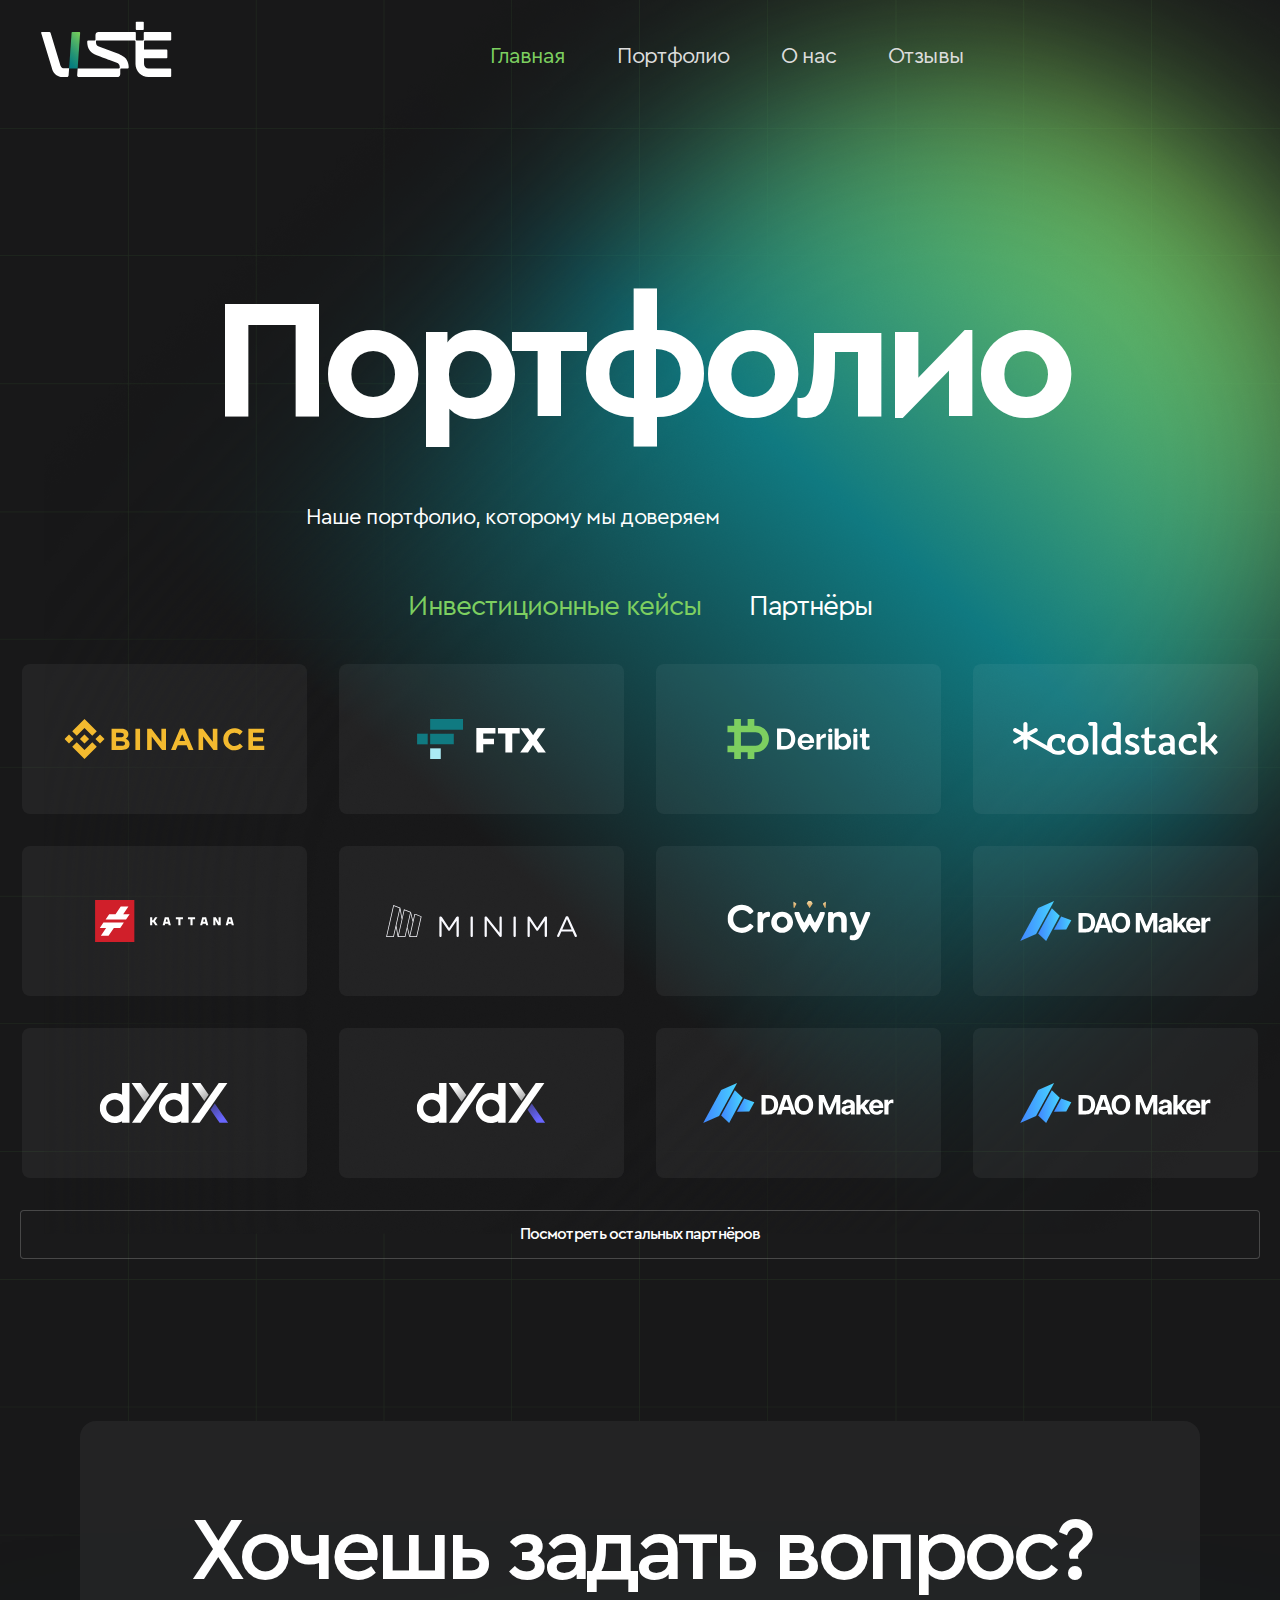
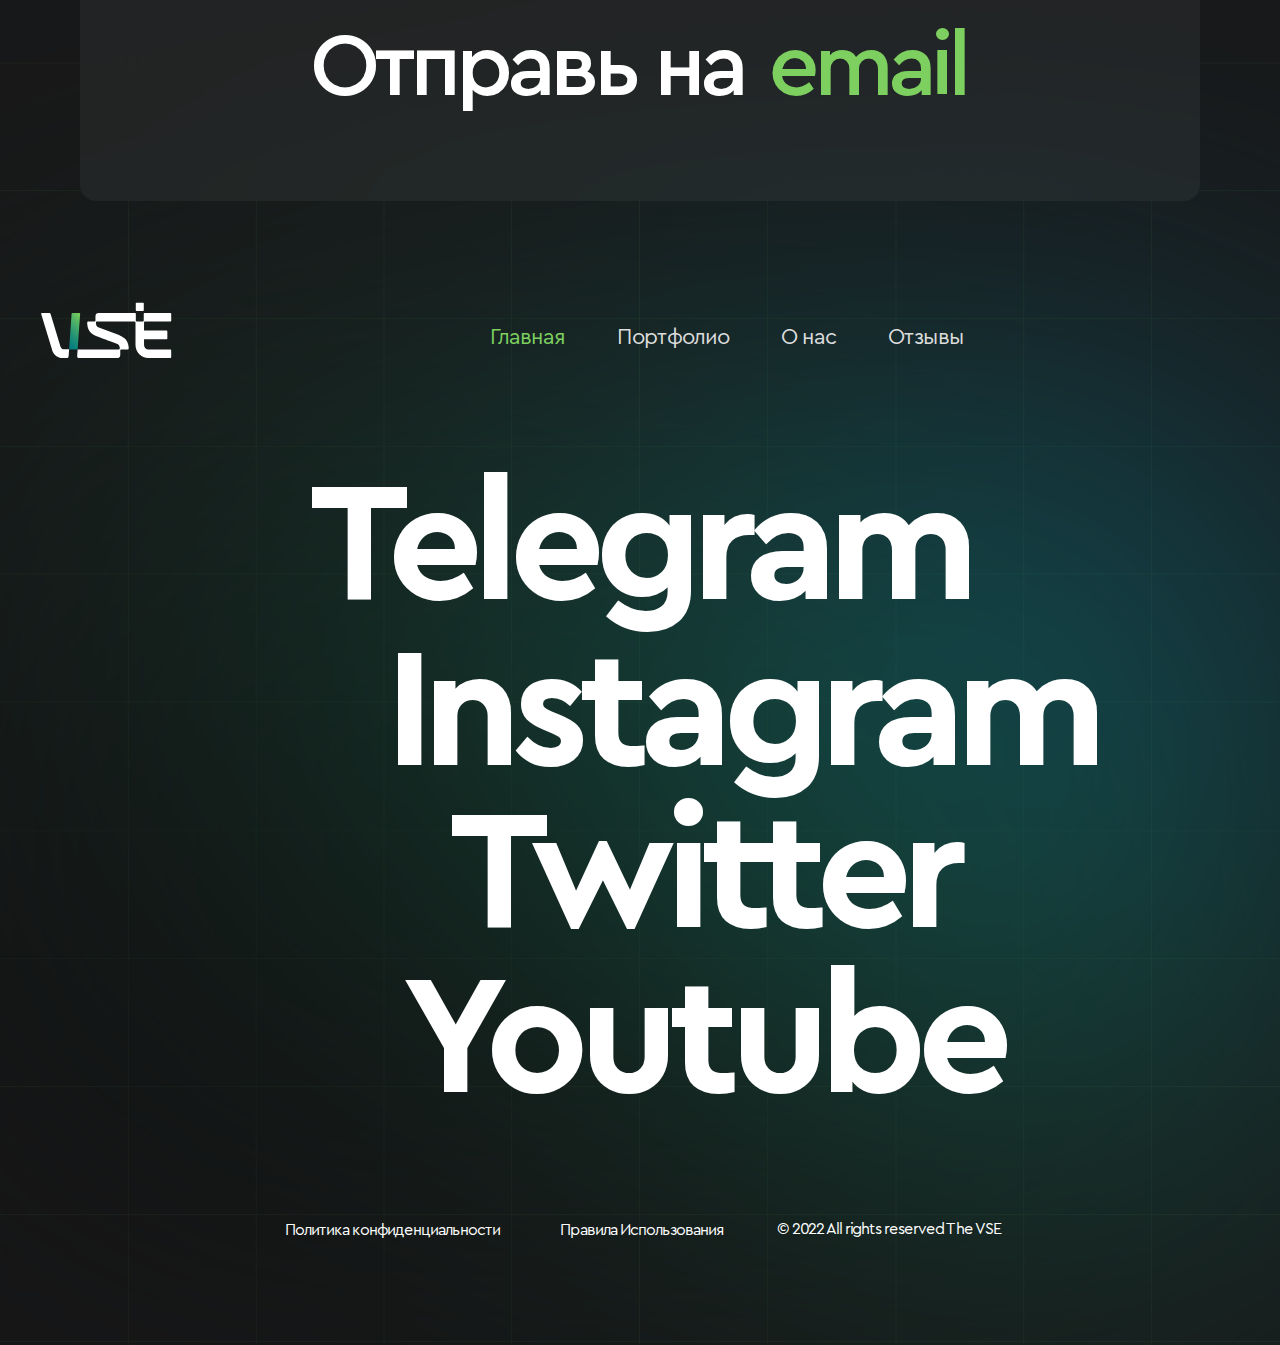
==== commit a652ae2a: "push" ====
--- a/portfolio.html
+++ b/portfolio.html
@@ -38,8 +38,8 @@
           </div> 
     </nav>
     <div class="b-localization">
-        <a class="localization_link" href="/">English</a>
-        <a class="localization__link active" href="/">Русский</a> 
+        <!-- <a class="localization_link" href="/">English</a>
+        <a class="localization__link active" href="/">Русский</a>  -->
     </div>
     <div class="b-localization b-localization--mobile">
         <a class="localization_link" href="/">Eng</a>
@@ -57,59 +57,134 @@
                 <div class="main-portfolio__title">
                     <h1>Портфолио</h1>
                     <p>
-                        A lot of tips from our expert team. A lot of tips from our expert teamA lot of tips from our expert teamA lot of tips from our expert team 
+                        Наше портфолио, которому мы доверяем
                     </p>
                 </div>
                 <div class="main-portfolio__content">
                     <div class="b-tab b-tab-portfolio">
                         <ul class="tabs">
-                            <li class="active" rel="tab1">Партнёры</li>
-                            <li rel="tab2" class=" ">Инвестиционные кейсы</li>
-                            
-
-
+                            <li rel="tab1" class="active ">Инвестиционные кейсы</li>
+                            <li class=" " rel="tab2">Партнёры</li>
+                        
                         </ul>
                         <div class="tab_container">
                             <h3 class="tab_drawer_heading d_active" rel="tab1"> </h3>
                             <div id="tab1" class="tab_content" style="display: block;">
                                 <div class="b-partners">
                                     <div class="partners__wrapper">
-                                        <a href="#" class="partners__item">
-                                            <img alt="arrow" src="img/service1.svg"> 
-                                        </a>
-                                        <a href="#" class="partners__item">
-                                            <img alt="arrow" src="img/service2.svg"> 
-                                        </a>
-                                        <a href="#" class="partners__item">
-                                            <img alt="arrow" src="img/service3.svg"> 
-                                        </a>
-                                        <a href="#" class="partners__item">
-                                            <img alt="arrow" src="img/service4.svg"> 
-                                        </a>
-                                        <a href="#" class="partners__item">
-                                            <img alt="arrow" src="img/service5.svg"> 
-                                        </a>
-                                        <a href="#" class="partners__item">
-                                            <img alt="arrow" src="img/service6.svg"> 
-                                        </a>
-                                        <a href="#" class="partners__item">
-                                            <img alt="arrow" src="img/service7.svg"> 
-                                        </a>
-                                        <a href="#" class="partners__item">
-                                            <img alt="arrow" src="img/service8.svg"> 
-                                        </a>
-                                        <a href="#" class="partners__item">
-                                            <img alt="arrow" src="img/service9.svg"> 
-                                        </a> 
-                                    </div> 
-                                    <div class="partners__button">
-                                        <a class="b-button " href="#">Посмотреть остальных партнёров</a>
+                                        <div class="partners__block">
+                                            <a href="#" class="partners__item">
+                                                <img alt="arrow" src="img/service1.svg"> 
+                                            </a>
+                                            <a href="#" class="partners__item">
+                                                <img alt="arrow" src="img/service2.svg"> 
+                                            </a>
+                                            <a href="#" class="partners__item">
+                                                <img alt="arrow" src="img/service3.svg"> 
+                                            </a>
+                                            <a href="#" class="partners__item">
+                                                <img alt="arrow" src="img/service4.svg"> 
+                                            </a>
+                                            <a href="#" class="partners__item">
+                                                <img alt="arrow" src="img/service5.svg"> 
+                                            </a>
+                                            <a href="#" class="partners__item">
+                                                <img alt="arrow" src="img/service6.svg"> 
+                                            </a>
+                                            <a href="#" class="partners__item">
+                                                <img alt="arrow" src="img/service7.svg"> 
+                                            </a>
+                                            <a href="#" class="partners__item">
+                                                <img alt="arrow" src="img/service8.svg"> 
+                                            </a>
+                                            <a href="#" class="partners__item">
+                                                <img alt="arrow" src="img/service9.svg"> 
+                                            </a>
+                                            <a href="#" class="partners__item">
+                                                <img alt="arrow" src="img/service9.svg"> 
+                                            </a>
+                                            <a href="#" class="partners__item">
+                                                <img alt="arrow" src="img/service8.svg"> 
+                                            </a>
+                                            <a href="#" class="partners__item">
+                                                <img alt="arrow" src="img/service8.svg"> 
+                                            </a>
+
+                                        </div>
+                                        <div class="partners__block partners__show">
+                                            <a href="#" class="partners__item">
+                                                <img alt="arrow" src="img/service1.svg"> 
+                                            </a>
+                                            <a href="#" class="partners__item">
+                                                <img alt="arrow" src="img/service2.svg"> 
+                                            </a>
+                                            <a href="#" class="partners__item">
+                                                <img alt="arrow" src="img/service3.svg"> 
+                                            </a>
+                                            <a href="#" class="partners__item">
+                                                <img alt="arrow" src="img/service4.svg"> 
+                                            </a>
+                                            <a href="#" class="partners__item">
+                                                <img alt="arrow" src="img/service5.svg"> 
+                                            </a>
+                                        </div> 
+                                        <div class="b-button partners__button js-media-button" href="#">Посмотреть остальных партнёров</div>
+
                                     </div>
+                                    
+                                     
+                                     
                                 </div> 
                             </div>
                             <h3 class="tab_drawer_heading" rel="tab2"> </h3>
                             <div id="tab2" class="tab_content" style="display: none;">
-
+                                <div class="b-partners">
+                                    <div class="partners__wrapper">
+                                        <div class="partners__block">
+                                            <a href="#" class="partners__item">
+                                                <img alt="arrow" src="img/service1.svg"> 
+                                            </a>
+                                            <a href="#" class="partners__item">
+                                                <img alt="arrow" src="img/service2.svg"> 
+                                            </a>
+                                            <a href="#" class="partners__item">
+                                                <img alt="arrow" src="img/service3.svg"> 
+                                            </a>
+                                            <a href="#" class="partners__item">
+                                                <img alt="arrow" src="img/service4.svg"> 
+                                            </a>
+                                            <a href="#" class="partners__item">
+                                                <img alt="arrow" src="img/service5.svg"> 
+                                            </a>
+                                            <a href="#" class="partners__item">
+                                                <img alt="arrow" src="img/service6.svg"> 
+                                            </a>
+                                            <a href="#" class="partners__item">
+                                                <img alt="arrow" src="img/service7.svg"> 
+                                            </a>
+                                            <a href="#" class="partners__item">
+                                                <img alt="arrow" src="img/service8.svg"> 
+                                            </a>
+                                            <a href="#" class="partners__item">
+                                                <img alt="arrow" src="img/service9.svg"> 
+                                            </a>
+                                            <a href="#" class="partners__item">
+                                                <img alt="arrow" src="img/service9.svg"> 
+                                            </a>
+                                            <a href="#" class="partners__item">
+                                                <img alt="arrow" src="img/service8.svg"> 
+                                            </a>
+                                            <a href="#" class="partners__item">
+                                                <img alt="arrow" src="img/service8.svg"> 
+                                            </a>
+
+                                        </div>
+                                       
+                                    </div>
+                                    
+                                     
+                                     
+                                </div> 
                             </div>
                              
 
@@ -123,7 +198,7 @@
         </section>  
        <!-- Подвал -->
         <footer class="b-footer">
-            <section class="b-banner">
+            <section class="b-banner b-banner-main">
                 <div class="banner__wrapper">
                     <div class="banner__block">
                         <div class="banner__title">
@@ -156,8 +231,8 @@
                   </div> 
                 </nav>
                 <div class="b-localization">
-                    <a class="localization_link" href="/">English</a>
-                    <a class="localization__link active" href="/">Русский</a> 
+                    <!-- <a class="localization_link" href="/">English</a>
+                    <a class="localization__link active" href="/">Русский</a>  -->
                 </div>
                 <div class="b-sandwich hide-on-desktop show-on-tablet-l">
                     <div class="sandwich__icon js-sidebar-show"></div>
@@ -165,15 +240,15 @@
             </div>
             <section class="b-media">
                 <div class="media__wrapper"> 
-                        <a href="#" class="media__telegram">Telegram</a>
-                        <a href="#" class="media__instagram">Instagram</a>
-                        <a href="#" class="media__twitter">Twitter</a>
-                        <a href="#" class="media__youtube">Youtube</a>  
+                    <a href="https://t.me/thevse" class="media__telegram">Telegram</a>
+                    <a href="https://instagram.com/thevse" class="media__instagram">Instagram</a>
+                    <a href="#" class="media__twitter">Twitter</a>
+                    <a href="https://www.youtube.com/@thevsetube" class="media__youtube">Youtube</a>  
                 </div>
             </section>
             <section class="b-copyright">
-                <a class="copyright__politics" href="#">Политика конфиденциальности</a>
-                <a class="copyright__security"  href="#">Правила использования</a>
+                <a class="copyright__politics" href="https://docs.google.com/document/d/1ShwQK5oZ5qJL7IEqiWhU95hhc_xpQk7pbOVRth6j870/edit?usp=sharing">Политика конфиденциальности</a>
+                <a class="copyright__politics" href="https://docs.google.com/document/d/1TBpbl7gA7SGj2K7l0KdKK3L9De2mK8o0R4V3aYI76JQ/edit?usp=sharing">Правила Использования</a>
                 <p>© 2022 All rights reserved The VSE</p> 
             </section> 
         </footer>
@@ -209,40 +284,7 @@
             </div>
         </div>
     </div>
-    <!-- Обратный звонок -->
-    <div class="b-form b-form--reg b-form--box" id="modal-form-call" style="display: none;">
-        <div class="form__title">
-            Заказать звонок
-        </div>
-        <div class="form__info">
-            Оставьте ваши данные и мы вам перезвоним
-        </div>
-        <div class="form__wrap">
-            <form class="forms">
-                <div class="forn__block">
-                    <div class="form__col-1">
-                        <label>
-                                    <span>E-mail *</span>
-                                    <input placeholder="E-mail *" type="text" name="phone" required>
-                                </label>
-                    </div>
-                    <div class="form__col-1">
-                        <label>
-                                    <span>Номер телефона *</span>
-                                    <input placeholder="Номер телефона *" id="phone2"  type="text" name="phone" required>
-                                </label>
-                    </div>
-                </div>
-                <div class="form__col-1">
-                    <div class="form__button">
-                        <button class="buttons">Отправить</button>
-                    </div>
-                </div>
-                <input type="hidden" name="formname" value="Форма обратного звонка">
-            </form>
-        </div>
-    </div>
-    <!-- Обратный звонок -->
+   
 
     <!-- Load Scripts -->
     <script>
@@ -261,16 +303,10 @@
                     "async": false
                 },
 
-                {
-                    "src": "libs/fancybox/jquery.fancybox.min.js",
-                    "async": false
-                }, 
-
-
-                {
-                    "src": "js/custom-file-input.js",
-                    "async": false
-                }, {
+                 
+
+
+                 {
                     "src": "js/pageinit.js",
                     "async": false
                 }
--- a/css/style.css
+++ b/css/style.css
@@ -481,7 +481,7 @@
     justify-content: center;
     background: url('../img/ellipse.svg') no-repeat;
     content: "";
-    animation: rotate-center 10s linear infinite;
+    animation: rotate-center 15s linear infinite;
     
 }
 .b-about .about__block:hover:after {
@@ -506,27 +506,12 @@
     left: -57px;
 }
 .b-about .about__item--youtube {
-    /* position: absolute;
-    top: 69px;
-    left: -125px; */
     position: absolute;
-    /* top: 100%; */
-    
     animation: ellipseX2 10s infinite ease-in-out;
 }
 .b-about .about__item--insta {
     position: absolute;
-    /* top: -114px; */
-    /* right: 160px; */
-    /* top: 10%;
-    left: 0;
-    right: 0; */
-    /* transform-origin: 300px 0; */
-    /* animation: circle 10s infinite ease-in-out; */
-}
-
- 
- 
+}
 
 .circle-two {
     width: 500px;
@@ -553,38 +538,38 @@
 }
 .circle-arround-two-1 {
     transform: rotate(85deg) translateX(250px) rotate(-85deg);
-    animation: orbit2 10s linear infinite;
+    animation: orbit2 15s linear infinite;
     transition: 1s;
 }
 .circle-arround-two-2 {
     transform: rotate(45deg) translateX(-250px) rotate(-45deg);
-    animation: orbit3 10s linear infinite;
+    animation: orbit3 15s linear infinite;
     transition: 1s;
 }
 .circle-arround-two-3 {
     transform: rotate(72deg) translateY(250px) rotate(-72deg);    
-    animation: orbit4 10s linear infinite;
+    animation: orbit4 15s linear infinite;
     transition: 1s;
 }
 .circle-arround-two-4 {
     transform: rotate(45deg) translateY(-250px) rotate(-45deg);
-    animation: orbit5 10s linear infinite;
+    animation: orbit5 15s linear infinite;
     transition: 1s;
 }
 .circle-arround-two-5 {
     transform: rotate(12deg) translateX(250px) rotate(-12deg);
-    animation: orbit6 10s linear infinite; 
+    animation: orbit6 15s linear infinite; 
     transition: 1s;
 }
 
 
 @keyframes orbit2 {
     from {
-        transform: rotate(45deg) translateX(250px) rotate(-45deg);
+        transform: rotate(35deg) translateX(250px) rotate(-35deg);
     }
 
     to {
-        transform: rotate(405deg) translateX(250px) rotate(-405deg);
+        transform: rotate(395deg) translateX(250px) rotate(-395deg);
     }
 }
 
@@ -621,10 +606,10 @@
 
 @keyframes orbit6 {
     from {
-        transform: rotate(-26deg) translateX(250px) rotate(26deg);
+        transform: rotate(-36deg) translateX(250px) rotate(36deg);
     }
     to {
-        transform: rotate(334deg) translateX(250px) rotate(-334deg);
+        transform: rotate(324deg) translateX(250px) rotate(-324deg);
     }
 }
 
@@ -654,7 +639,7 @@
 
 .b-about .about__img img { 
     transition: 1s ease transform;
-    transform: scale(1);  
+    transform: scale(0.9);  
 
 
 }
@@ -671,7 +656,7 @@
 }
 .b-about .about__img:hover img {
     transition: 0.4s ease transform;
-    transform: scale(1.5);
+    transform: scale(1.3);
 
 }
 @keyframes show { 
@@ -709,6 +694,7 @@
     background: rgba(255, 255, 255, 0.05);
     box-shadow: inset 0.717887px 1.43577px 2.87155px rgba(255, 255, 255, 0.1);
     backdrop-filter: blur(2px); 
+    -webkit-backdrop-filter: blur(2px);
     border-radius: 16px;
     padding: 20px 25px;
     text-align: center;
@@ -733,7 +719,8 @@
     padding: 14px 43px;
     background: rgba(255, 255, 255, 0.01);
     border: 1px solid rgba(255, 255, 255, 0.2);
-    backdrop-filter: blur(5px); 
+    backdrop-filter: blur(5px);
+    -webkit-backdrop-filter: blur(5px);
     border-radius: 2px;
     font-weight: 500;
     font-size: 18px;
@@ -829,7 +816,7 @@
     padding: 14px 43px;
     background: rgba(255, 255, 255, 0.01);
     border: 1px solid rgba(255, 255, 255, 0.2);
-    backdrop-filter: blur(5px); 
+    
     border-radius: 4px;
     font-weight: 500;
     font-size: 18px;
@@ -847,7 +834,7 @@
     transition: all 0.8s;
     background: #FFFFFF;
     border: 1px solid rgba(255, 255, 255, 0.2);
-    backdrop-filter: blur(5px);
+ 
     /* Note: backdrop-filter has minimal browser support */
     
     border-radius: 2px;
@@ -896,7 +883,7 @@
 @keyframes lights_3 {
     0% {
        
-        opacity: 0.3;
+        opacity: 1;
         transform: translateX(-50%) translateY(-50%) rotate(0deg);
     }
     50% {
@@ -906,7 +893,7 @@
 
     }
     100% { 
-        opacity: 0.3;
+        opacity: 1;
         transform: translateX(-50%) translateY(-50%) rotate(0deg);
 
     }
@@ -1120,6 +1107,7 @@
     width: 100%;
     background: rgba(255, 255, 255, 0.05);
     backdrop-filter: blur(39px);
+    -webkit-backdrop-filter: blur(39px);
     border-radius: 16px;
     display: flex;
     align-items: center;
@@ -1196,6 +1184,7 @@
 .b-review .review__item { 
     background: rgba(255, 255, 255, 0.05);
     backdrop-filter: blur(39px);
+    -webkit-backdrop-filter: blur(39px);
     border-radius: 16px;
     display: flex;
     align-items: center;
@@ -1208,7 +1197,7 @@
     margin-top: -35px;
     float: left;
     opacity: 0.9;
-    transition: all 3s ease;
+    transition: all 1s ease;
 
 }
 .b-review .review__item:first-child {
@@ -1219,17 +1208,21 @@
     border-radius: 16px;
     float: right;
 }
+.b-review .review__item:last-child {
+    margin-bottom: 400px;
+}
 .b-review .review__item:hover {
     background: linear-gradient(203.55deg, #107A81 12.8%, rgba(125, 207, 96, 0.5) 93.75%, #181819 174.69%), rgba(255, 255, 255, 0.05);
     box-shadow: inset 1px 2px 4px rgba(255, 255, 255, 0.1);
     backdrop-filter: blur(39px);
+    -webkit-backdrop-filter: blur(39px);
     opacity: 1; 
-    transition: 3s ease all;
+    transition: 1s ease all;
 }
 .b-review .review__item:last-child {
-    opacity: 0.3;
-    position: relative;
-    z-index: -1;
+    opacity: 1;
+    position: relative; 
+    z-index: 999;
 }
 
 .b-review .review__item:after {
@@ -1326,7 +1319,7 @@
     }
 
     50% {
-    opacity: 0.3;
+    opacity: 1;
 
         top: -150px;
     } 
@@ -1427,10 +1420,12 @@
     position: relative;
     z-index: 1;
 }
+
 .b-banner .banner__block {
     width: 100%;
     background: rgba(255, 255, 255, 0.05);
     backdrop-filter: blur(39px);
+    -webkit-backdrop-filter: blur(39px);
     border-radius: 16px;
     display: flex;
     align-items: center;
@@ -1439,6 +1434,12 @@
     height: 1px;
     opacity: 0;
     transition: all 1s ease;
+}
+.b-banner-main .banner__block {
+    opacity: 1;
+    height: 380px;
+    box-sizing: border-box;
+
 }
 .b-banner.sticky .banner__block{
     height: 380px;
@@ -1647,7 +1648,7 @@
     align-items: center;
     flex-direction: column;
     position: relative;
-    padding-bottom: 176px;
+    padding-bottom: 36px;
 }
 
 .b-main-portfolio:before {
@@ -1696,7 +1697,7 @@
 .b-main-portfolio .main-portfolio__title p {
     max-width: 669px;
     margin: auto;
-    margin-bottom: 100px;
+    margin-bottom: 50px;
 }
 
 
@@ -1705,12 +1706,36 @@
 
 }
 .b-partners .partners__wrapper {
+    
+    margin-bottom: 48px;
+}
+.b-partners .partners__wrapper .partners__show {
+    display: none;
+    }
+
+.b-partners .partners__other .partners__show {
+    display: flex;
+}
+
+.b-partners .partners__other .b-button {
+    display: none;
+}
+.b-partners .partners__button { 
+    display: flex;
+    align-items: center;
+    justify-content: center;
+}
+.b-partners .partners__block {
     display: flex;
     gap: 32px;
     justify-content: center;
     align-items: center;
     flex-wrap: wrap;
-    margin-bottom: 48px;
+    margin-bottom: 32px;
+}
+.b-partners .partners__block:last-child {
+
+    margin-bottom: 0;
 }
 .b-partners .partners__item {
     display: flex; 
@@ -1721,7 +1746,17 @@
     width: 23%;
     min-height: 150px;
     box-sizing: border-box;
-
+    border: 2px solid transparent; 
+
+}
+.b-partners .partners__item:hover {
+    background: rgba(255, 255, 255, 0.02);
+}
+.b-partners .partners__item:focus,
+.b-partners .partners__item:active {
+    background: rgba(255, 255, 255, 0.05);
+    border: 2px solid #7DCF60; 
+    background: rgba(255, 255, 255, 0.02);
 }
 .b-partners .b-button:visited,
 .b-partners .b-button:link,
@@ -1827,8 +1862,11 @@
     background: rgba(12, 13, 13, 0.15); 
 }
 .fancybox-container {
+    transform: inherit;
     backdrop-filter: blur(20px);
-} 
+    -webkit-backdrop-filter: blur(20px);
+}
+
 .fancybox-content { 
     background-color: transparent;
     width: 100%;
@@ -1855,6 +1893,7 @@
     background: #181A1A;
     box-shadow: inset 1px 2px 4px rgba(255, 255, 255, 0.1);
     backdrop-filter: blur(39px); 
+    -webkit-backdrop-filter: blur(39px);
     padding: 50px 60px;
     border-radius: 40px 40px 40px 0px;
     margin: 0 12px;
@@ -1920,14 +1959,6 @@
     body { 
         font-size: 22px;
     }
-    /* .b-review .review__title.sticky {
-        position: relative;
-        top: auto;
-    } 
-    .b-banner.sticky {
-        position: relative;
-        bottom: auto;
-    } */
 
     .b-localization .localization__link:link, 
     .b-localization .localization__link:visited {
@@ -1953,6 +1984,7 @@
         font-size: 120px;
         line-height: 60px;
         margin-bottom: 40px;
+        min-width: 853px;
     }
     .b-introduction .introduction__title p {
         margin-bottom: 0; 
@@ -1966,19 +1998,17 @@
         bottom: 40px;
     }
     .b-introduction .introduction__two span {
-    
         font-size: 120px;
-        /* margin-top: 19px; */
     }
     .b-blog {
-        padding: 0 40px;
+        padding: 0 80px;
     }
     .b-advantages .advantages__text {
         font-size: 120px;
         line-height: 120px;
     }
     .b-about {
-        padding: 190px 40px 100px 40px;
+        padding: 190px 80px 100px 80px;
     }
    
     .b-about .about__info {
@@ -1992,9 +2022,6 @@
     .b-about .about__text p { 
         font-size: 20px;
     }
-    /* .b-about .about__img img {
-        width: 118px;
-    } */
     .b-about .about__img:hover img {
         transition: 0.4s ease transform;
         transform: scale(1.2);
@@ -2011,12 +2038,15 @@
         position: relative;
     }
     .b-portfolio {
-        padding: 130px 50px 150px 50px;
+        padding: 130px 80px 150px 80px;
         position: relative;
     }
+    .b-portfolio .portfolio__info { 
+        max-width: 584px;
+    }
 
     .b-review {
-        padding: 190px 40px 0 40px; 
+        padding: 190px 80px 0 80px; 
     }
     .b-review .review__text { 
         font-size: 24px;
@@ -2025,11 +2055,15 @@
         max-width: 480px;
     }
     .b-banner {
-        padding: 0 40px;
+        padding: 0 80px;
         margin-bottom: 80px;
     }
     .b-banner .banner__block { 
         padding: 80px 0 80px 0;
+    }
+    .b-banner-main .banner__block {
+        padding: 122px 0 124px 0;
+
     }
     .b-banner .banner__title { 
         font-size: 90px;
@@ -2125,6 +2159,10 @@
     }
     .b-banner .banner__block { 
         padding: 80px 0 80px 0;
+    }
+    .b-banner-main .banner__block {
+        padding: 122px 0 124px 0;
+
     }
     .b-banner .banner__title { 
         font-size: 90px;
@@ -2326,9 +2364,9 @@
         width: 552px;
         height: 604px;
         background: linear-gradient(221.08deg, #7DCF60 14.03%, #107A81 39.97%, #181819 67.41%);
-border: 0.92299px solid #181819;
-filter: blur(109.22px);
-transform: matrix(0.97, 0.26, 0.26, -0.97, 0, 0);
+        border: 0.92299px solid #181819;
+        filter: blur(109.22px);
+        transform: matrix(0.97, 0.26, 0.26, -0.97, 0, 0);
     }
     .b-about .about__wrapper {
         display: block; 
@@ -2377,6 +2415,7 @@
         background: rgba(255, 255, 255, 0.05);
         box-shadow: inset 0.717887px 1.43577px 2.87155px rgba(255, 255, 255, 0.1);
         backdrop-filter: blur(27.9976px); 
+        -webkit-backdrop-filter: blur(27px);
         border-radius: 6px;
         margin-bottom: 8px;
         padding: 14px;
@@ -2391,11 +2430,7 @@
         right: auto;
         left: auto;
         bottom: auto;
-    }
-
-
-
-
+    } 
     .b-about .about__img { 
          display: flex;
          align-items: center;
@@ -2528,7 +2563,7 @@
     .b-portfolio {
         padding: 84px 20px;
         position: relative;
-        overflow: hidden;
+        overflow: visible;
     }
     .b-portfolio .portfolio__wrapper {
         display: block;
@@ -2545,10 +2580,14 @@
         width: auto;
         border-radius: 16px;  
         margin-bottom: 14px;
+        
     }
     .b-portfolio .portfolio__item:last-child {
         
         margin-bottom: 34px;
+    }
+    .b-review .review__item:last-child {
+        margin-bottom: 38px;
     }
 
 
@@ -2560,6 +2599,7 @@
         width: 100%;
         background: rgba(255, 255, 255, 0.05);
         backdrop-filter: blur(39px);
+        -webkit-backdrop-filter: blur(39px);
         border-radius: 16px;
         display: flex;
         align-items: center;
@@ -2596,6 +2636,7 @@
     .b-review .review__item {
         background: rgba(255, 255, 255, 0.05);
         backdrop-filter: blur(39px);
+        -webkit-backdrop-filter: blur(39px);
         border-radius: 16px;
         display: flex;
         align-items: center;
@@ -2608,6 +2649,7 @@
         margin-top: 0;
         float: initial;
         margin-bottom: 23px;
+        opacity: 1 !important;
     }
     .b-review .review__bottom {
         flex-direction: column;
@@ -2686,6 +2728,7 @@
         width: 100%;
         background: rgba(255, 255, 255, 0.05);
         backdrop-filter: blur(39px);
+        -webkit-backdrop-filter: blur(39px);
         border-radius: 16px;
         display: flex;
         align-items: center;
@@ -2762,9 +2805,11 @@
     .b-partners {
         margin: 0 20px 40px 20px; 
     }
-    .b-partners .partners__wrapper { 
-        flex-direction: column;
+    .b-partners .partners__wrapper {  
         margin: 0 0 40px 0;
+    }
+    .b-partners .partners__block { 
+        flex-direction: column; 
     }
     .b-partners .partners__item { 
         width: 100%; 
@@ -2779,10 +2824,19 @@
         width: 100%;
     }
     .b-reviews-mobile {
+        padding-top: 40px;
         display: block;
+    }
+    .b-reviews-mobile .review__wrapper {
+        padding: 0;
     }
     .b-review.b-reviews-mobile:before {
         display: none;
+    }
+    .fancybox-content {
+        padding-left: 40px;
+        padding-right: 40px;
+
     }
 .b-reviews {
 
@@ -2823,6 +2877,7 @@
     /* background: linear-gradient(203.55deg, #107A81 12.8%, rgba(125, 207, 96, 0.5) 93.75%, #181819 174.69%), rgba(255, 255, 255, 0.05); */
     box-shadow: inset 1px 2px 4px rgba(255, 255, 255, 0.1);
     backdrop-filter: blur(39px);
+    -webkit-backdrop-filter: blur(39px);
     opacity: 1; 
     transition: 3s ease all;
 }
